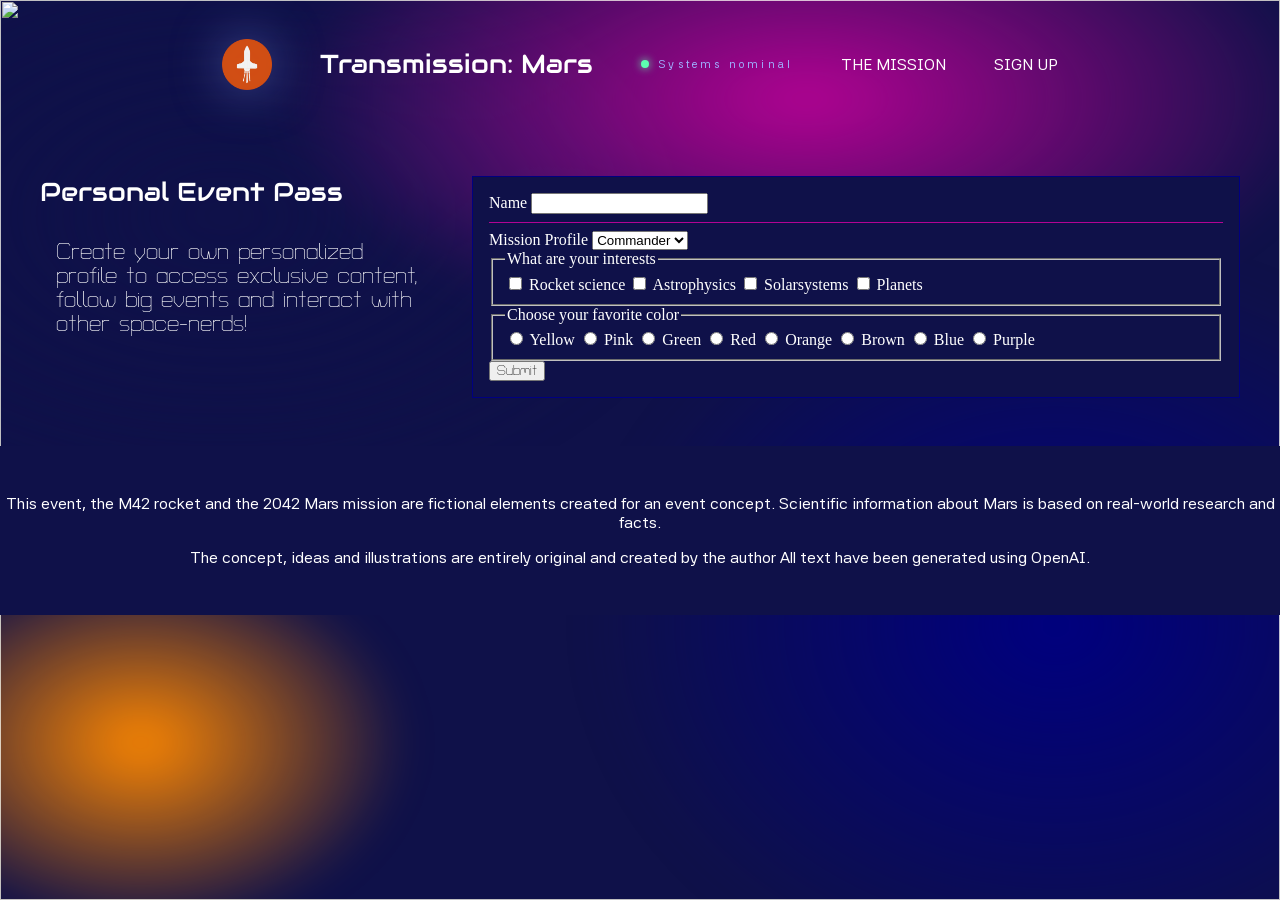
==== form.html @ 545810fc "morten-svg-done" ====
<!DOCTYPE html>
<html lang="en">

<head>
  <meta charset="UTF-8">
  <meta name="viewport" content="width=device-width, initial-scale=1.0">
  <meta name="robots" content="noindex">

  <link
    href="https://fonts.googleapis.com/css2?family=Audiowide&family=Turret+Road:wght@200;300;400;500;700;800&display=swap"
    rel="stylesheet">
  <link
    href="https://fonts.googleapis.com/css2?family=Asta+Sans:wght@300..800&family=Audiowide&family=Turret+Road:wght@200;300;400;500;700;800&display=swap"
    rel="stylesheet">

  <link href="https://fonts.googleapis.com/css2?family=Libre+Barcode+39+Text&display=swap" rel="stylesheet">


  <link rel="icon" href="./img/favicon/favicon.ico" />

  <title>Transmission: Mars</title>
  <link rel="stylesheet" href="./starter.css">
  <link rel="stylesheet" href="./style.css">
</head>

<body>

  <!-- Vi ligger baggrunden i hele body'en så den er konstant på hele indexet. Også når vi scroller ned. -->
  <div class="moving_background">
    <img class="baggrund" src="./img/Stjernehimmel_index.webp" alt="">
    <!-- Giver to lag "tåge" over img. Der er ikke noget indhold - laget styles i css -->
    <div class="haze haze-1"></div>
    <div class="haze haze-2"></div>
  </div>


  <header class="site-header">
    <div class="header-content">
      <div class="logo">
        <a href="index.html">
          <img src="./img/logo.webp" alt="Transmission: Mars - Logo">
        </a>
      </div>
      <a href="./index.html" class="site-title">
        <h1>Transmission: Mars</h1>
      </a>

      <p class="status" aria-hidden="true">Systems nominal</p>

      <nav class="site-nav">
        <button type="button" popovertarget="menu" class="button" aria-label="MENU">☰</button>
        <ul id="menu" class="menu" popover>
          <li><a href="./svg.html">THE MISSION</a></li>
          <li><a href="./form.html">SIGN UP</a></li>
        </ul>
      </nav>
    </div>
  </header>
  <main>

    <section class="form-page">
      <header class="form-intro">
        <h1>Personal Event Pass</h1>
        <h2>Create your own personalized profile to access exclusive content, follow big events
          and interact with other space-nerds!</h2>
      </header>
      <form class="form-placeholder" action="./opsamling.html">

        <div user-type>


          <label for="name">Name</label>
          <input id="name" type="text">

          <hr style="border: 0; border-top: 1px solid var(--color-accent);">

          <label for="mission-profile">Mission Profile</label>
          <select name="mission-profile" id="mission-profile">
            <option value="Commander">Commander</option>
            <option value="Pilot">Pilot</option>
            <option value="Mission Specialist">Commander</option>
            <option value="Astraunaut">Astraunaut</option>
            <option value="CAPCOM">CAPCOM</option>
          </select>

          <fieldset>
            <legend>What are your interests</legend>
            <label for="field-interest-1">
              <input type="checkbox" id="field-interest-1" name="interest" value="rocket-science">
              Rocket science
            </label>
            <label for="field-interest-2">
              <input type="checkbox" id="field-interest-2" name="interest" value="astrofysics">
              Astrophysics
            </label>
            <label for="field-interest-3">
              <input type="checkbox" id="field-interest-3" name="interest" value="solarsystems">
              Solarsystems
            </label>
            <label for="field-interest-4">
              <input type="checkbox" id="field-interest-4" name="interest" value="planets">
              Planets
            </label>
          </fieldset>


          <fieldset>
            <legend>Choose your favorite color</legend>
            <label for="yellow-mercury">
              <input id="yellow-mercury" type="radio" name="reason" value="yellow-mercury">
              <span class="visually-hidden">Yellow</span>
            </label>
            <label for="pink-venus">
              <input id="pink-venus" type="radio" name="reason" value="pink-venus">
              <span class="visually-hidden">Pink</span>
            </label>
            <label for="green-earth">
              <input id="green-earth" type="radio" name="reason" value="green-earth">
              <span class="visually-hidden">Green</span>
            </label>
            <label for="red-mars">
              <input id="red-mars" type="radio" name="reason" value="red-mars">
              <span class="visually-hidden">Red</span>
            </label>
            <label for="orange-jupiter">
              <input id="orange-jupiter" type="radio" name="reason" value="orange-jupiter">
              <span class="visually-hidden">Orange</span>
            </label>
            <label for="brown-saturn">
              <input id="brown-saturn" type="radio" name="reason" value="brown-saturn">
              <span class="visually-hidden">Brown</span>
            </label>
            <label for="blue-uranus">
              <input id="blue-uranus" type="radio" name="reason" value="blue-uranus">
              <span class="visually-hidden">Blue</span>
            </label>
            <label for="purple-neptune">
              <input id="purple-neptune" type="radio" name="reason" value="purple-neptune">
              <span class="visually-hidden">Purple</span>
            </label>
          </fieldset>

          <button type="submit">Submit</button>

        </div>

      </form>
    </section>
  </main>

  <footer class="site-footer">
    <div class="footer-content">
      <p>This event, the M42 rocket and the 2042 Mars mission are fictional elements created for an event concept.
        Scientific
        information about Mars is based on real-world research and facts.</p>
      <p>
        The concept, ideas and illustrations are entirely original and created by the author
        All text have been generated using OpenAI.
      </p>
    </div>
  </footer>
  <script src="./script.js"></script>
</body>

</html>
---- style.css ----
/******************* Variabler *******************/
html {
  --color-page: #0f1149;
  --color-surface: #c35734;
  --color-text: #ffffff;
  --color-accent: #b30393;
  --color-border: #000080;
  --color-lightblue: #9fb0ff;
  --colour-gradient: linear-gradient(
    160deg,
    #0b0d2e 0%,
    #1a1040 55%,
    #2b0f3a 100%
  );
  --color-muted: #ffffff33;
  --space-05: 0.5rem;
  --space-1: 1rem;
  --space-2: 2rem;
  --space-3: 3rem;

  background: var(--color-page);
  color: var(--color-text);

  overflow-x: hidden; /*** gør at man ikke kan scrolle vandret ***/

  a,
  button {
    cursor: pointer;
  }

  cursor: url(./img/pil/pil.png), auto;
}

/******************* Globalt layout *******************/

body {
  margin: 0;
  min-height: 100svh;
  display: grid;
  grid-template-rows: auto 1fr auto;
  grid-template-columns: minmax(1rlh, 1fr) minmax(0, 75rem) minmax(1rlh, 1fr);
}

h1,
h2,
h3,
p {
  margin: 0;
}

main {
  color: var(--color-page);
  display: grid;
  grid-template-columns: inherit;
  grid-column: 1 / -1;
  align-content: start;
}

main > * {
  grid-column: 2;
  padding-block: var(--space-3);
}

.opsamling-page {
  display: grid;
  gap: var(--space-2);
  align-items: start;

  @media (width > 800px) {
    grid-template-columns: minmax(0, 44ch) minmax(20rem, 1fr);
  }
}

.opsamling-intro {
  display: grid;
  gap: var(--space-1);
  max-width: 60ch;
}

.opsamling-intro p {
  color: var(--color-muted);
}

.error-page {
  display: grid;
  gap: var(--space-1);
  max-width: 60ch;
}

.error-page p {
  color: var(--color-muted);
}

/******************* Footer *******************/

.site-footer {
  grid-column: 1 / -1;
  display: grid;
  grid-template-columns: inherit;
  display: block;
}

.footer-content {
  grid-column: 2;
  background-color: var(--color-page);
}

.footer-content {
  padding-block: var(--space-3);
  display: grid;
  justify-content: center;
  gap: var(--space-1);
  color: var(--color-text);
  font-size: 0.8rem;
  text-align: center;
}

/******************* Navigation *******************/

.site-header {
  position: absolute;
  width: 90%;
  justify-self: center;
  margin: 2rem 0;
  grid-column: 1 / -1;
  display: grid;
  z-index: 4;
}

.header-content {
  min-height: 4rem;
  display: flex;
  justify-content: center;
  align-items: center;
  gap: var(--space-3);
  text-align: center;
}

.logo {
  width: 50px;
  height: 50px;
  cursor: pointer;
}

.logo img {
  display: block;
  width: 100%;
  height: auto;
  filter: drop-shadow(0 0 25px rgba(140, 160, 255, 0.5));
}

/* statuslinje med blinkende lampe */
.status {
  display: none;
  align-items: center;
  gap: 0.6rem;
  margin: 0;
  font-size: 0.7rem;
  letter-spacing: 0.2rem;
  color: var(--color-lightblue);
}

.status::before {
  content: "";
  width: 0.5rem;
  height: 0.5rem;
  border-radius: 50%;
  background: #5dffb0;
  box-shadow: 0 0 8px #5dffb0;
  animation: blink 2s ease-in-out infinite;
}

@keyframes blink {
  50% {
    opacity: 0.3;
  }
}

@media (prefers-reduced-motion: reduce) {
  .status::before {
    animation: none;
  }
}

@media (width > 800px) {
  .status {
    display: flex;
  }
}

.site-nav button {
  padding: 0.2rem 1rem;
  border: 2px var(--color-page);
  border-radius: 1rem;
  background: var(--colour-gradient);
  @media (width > 600px) {
    display: none;
  }
}

.menu {
  margin: 0;
  padding: var(--space-2);
  list-style: none;
  display: none;

  /*** mobil: centreret popup på 70% ***/
  &:popover-open {
    display: grid;
    gap: var(--space-1);
    position: fixed;
    inset: 0;
    margin: auto;
    width: 70%;
    height: fit-content;
    background: var(--colour-gradient);
    border: 1px solid var(--color-lightblue);
    border-radius: 20px;
    text-align: center;
    box-shadow: 0 0 120px var(--color-muted);
  }

  /*** blur på baggrunden */
  &::backdrop {
    background: rgba(3, 4, 20, 0.5);
    backdrop-filter: blur(6px);
  }

  @media (width > 600px) {
    /**** desktop: altid synlig, vandret i navigationen ****/
    position: static;
    display: flex;
    gap: var(--space-3);
    padding: 0;
    background: none;
    border: none;
    box-shadow: none;
  }
}

.site-nav a:hover {
  color: var(--color-lightblue);
}

.site-title h1:hover {
  color: var(--color-lightblue);
}

/******************* Flader *******************/
.panel,
.opsamling-placeholder {
  background: var(--color-page);
  border: 1px solid var(--color-border);
}

.panel {
  padding: var(--space-1);
  display: grid;
  gap: var(--space-1);
}

.opsamling-placeholder {
  min-height: -webkit-fill-available;
  min-height: stretch;
}

/******************* Knap/link *******************/
.button {
  justify-self: start;
  display: inline-block;
  background: var(--color-surface);
  color: var(--color-text);
}

.cta {
  .button {
    justify-self: start;
    display: inline-block;
    border: 2px solid var(--color-border);
    background: var(--color-surface);
    color: var(--color-text);
    text-decoration: none;
  }
}

.btn {
  background: transparent;
  color: var(--color-text);
  border: 2px solid var(--color-accent);
  border-radius: 2rem;
  width: 16rem;
  padding: 0.7rem 1rem;
  font-size: 1.6rem;
  text-transform: uppercase;
}

.btn:hover {
  background: var(--color-accent);
  color: var(--color-text);
}
/******************* Stjernehimlen *******************/

.moving_background {
  position: fixed; /*** gør at billedet er fastlåst når vi scroller ***/
  inset: 0; /*** får elementet til atfylde hele siden ud ***/
  z-index: -1;
  overflow: hidden; /*** sørger for at skjule det der stikker ud når billedet bevæger sig ***/
}

.baggrund {
  width: 100%;
  height: 100%;
  object-fit: cover; /*** fylder billedet helt ud - er den overflødig?? ***/
  animation: morph 17s ease-in-out infinite alternate;
}

/*** Morph-effekten ***/
@keyframes morph {
  from {
    transform: scale(1.15) translate(0, 0); /*** starter her: billede 15% større ***/
  }
  to {
    transform: scale(1.3) translate(-2%, 1.5%); /*** slutter her: gør billede 30% større - lidt til venstre og op ***/
  }
}

/*** Haze / tåge-effekten ***/

/* Fælles regler for begge tåge-lag */
.haze {
  position: absolute; /*** gør at tågen kommer oven på vores stjenebillede ***/
  inset: -15%; /*** minus 15 fortæller at den sidder 15% undefor 'parenten' - og gør altså at man ikke ser kanterne ***/
  mix-blend-mode: screen; /*** blander lyst oven på mørkt, så det ligner glød/tåge ***/
  filter: blur(20px); /*** gør skyerne bløde, så de ligner tåge ***/
}

/* Lag 1: blålige skyer.
   Størrelse - position - farver - og tones ud når den når angivet procent*/
.haze-1 {
  background:
    radial-gradient(40% 35% at 25% 30%, #0f1149, transparent 70%),
    radial-gradient(35% 40% at 75% 65%, #000080, transparent 80%);
  animation: drift-1 60s ease-in-out infinite alternate;
}

/* Lag 2: orange og pink skyer.    
Samme som haze-1: Størrelse - position - farver - og tones ud når den når angivet procent*/
.haze-2 {
  background:
    radial-gradient(45% 30% at 60% 20%, #b30393, transparent 70%),
    radial-gradient(20% 20% at 20% 75%, #ff8800, transparent 80%);
  animation: drift-2 40s ease-in-out infinite alternate;
}

/* Lagenes bevælgese - de driver modsat af hianden */
@keyframes drift-1 {
  from {
    transform: translate(-6%, -4%) scale(1);
    opacity: 0.3;
  }
  to {
    transform: translate(6%, 5%) scale(1.2);
    opacity: 0.4;
  }
}

/* Lag 2 driver modsat vej */
@keyframes drift-2 {
  from {
    transform: translate(5%, 4%) scale(1.2);
    opacity: 1;
  }
  to {
    transform: translate(-5%, -6%) scale(1);
    opacity: 0.5;
  }
}

/******************* Tekst og Fonte *******************/

h1 {
  font-family: "Audiowide", sans-serif;
  font-weight: 200;
  font-size: 1.6rem;
  color: var(--color-text);
}

button {
  font-family: "Turret Road", sans-serif;
  font-weight: 200;
  font-style: normal;
}

h2 {
  font-family: "Turret Road", sans-serif;
  font-weight: 200;
  font-size: 3rem;
  font-style: normal;
  color: var(--color-text);
  margin: var(--space-1);
}

h3 {
  font-family: "Asta Sans", sans-serif;
  font-weight: 600;
  font-size: 1.2rem;
  color: var(--color-text);
  margin: var(--space-1);
}

p {
  font-family: "Asta Sans", sans-serif;
  font-weight: 400;
  font-size: 1rem;
  color: var(--color-text);
}

a {
  font-family: "Asta Sans", sans-serif;
  font-weight: 400;
  color: var(--color-text);
  font-style: normal;
  font-size: 1rem;
  text-decoration: none;
}

/******************* Hero *******************/

.hero {
  position: relative;
  min-height: 100vh; /* vh = viewport height. 100vh betyder 100% af skærmens højde */
  width: 100%;
  display: grid;
  place-items: center;
  overflow: hidden;
  text-align: center;
  color: var(--color-text);
}

.hero h2 {
  font-size: 3.2rem;
}

.hero-mars {
  position: absolute;
  width: 1px;
  scale: 0.2;
  transition: scale 6s ease-in;
  animation: rotate 20s linear infinite;
}

@keyframes rotate {
  from {
    rotate: 0deg;
  }
  to {
    rotate: 360deg;
  }
}

.hero-text {
  position: relative;
  display: grid;
  justify-items: center;
  gap: var(--space-3);
  transition: opacity 1.5s;
  width: 60%;
}

.hero.started .hero-mars {
  scale: 400;
}

.hero.started .hero-text {
  opacity: 0;
  pointer-events: none;
}

/******************* Countdown *******************/

.countdown {
  grid-column: 1 / -1; /* baggrunden går helt ud i kanten - full bleed opgavekrav*/
  display: grid;
  padding: 10rem;
  grid-template-columns: subgrid; /* arver forælderens kolonner */
  background-color: color-mix(
    var(--color-page) 50%,
    transparent
  ); /*** color-mix gør at vi kan give det transperente lag på samme tid som farven.. så behøver vi ikke at kode baggrund og tekst i hver deres div***/
}

.countdown-content {
  grid-column: 1 /-1; /* gør at indholdet bliver i midterkolonnen */
  display: grid;
  grid-template-columns: repeat(4, 1fr);
  text-align: center;
  justify-content: center;
}

.countdown h2 {
  font-weight: 200;
  font-size: 4.2rem;
  @media (width > 800px) {
    font-size: 8rem;
  }
}

.countdown h3 {
  margin-top: 0.5rem;
  color: var(--color-text);
  font-weight: 300;
  letter-spacing: 0.15em;
  text-transform: uppercase;
  @media (width > 800px) {
    font-size: 3rem;
  }
}

/******************* Article Section - Runde Bokse *******************/

.article-section {
  display: grid;
  grid-template-columns: repeat(5, 1fr);
  grid-template-rows: repeat(3, 1fr);
  gap: 50px;
  margin: 5rem 0;
}

@media (max-width: 800px) {
  .article-section {
    grid-template-columns: 1fr;
    grid-template-rows: none;
  }

  .article-section .card1,
  .article-section .card2,
  .article-section .card3 {
    grid-column: 1;
    grid-row: auto;
    justify-self: center;
  }
}

.card {
  background-color: var(--color-surface);
  aspect-ratio: 1 / 1;
  border-radius: 50%;
  display: flex;
  flex-direction: column; /*** giver rækkefølgen overskrift, undertitel og knap */
  align-items: center; /*** sætter flot i midten **/
  justify-content: center; /*** sætter flot i midten **/
  text-align: center; /*** sætter flot i midten **/
  padding: 3rem;
}

.card h2 {
  font-size: 2rem;
}

.article-section .btn {
  border: 2px solid var(--color-accent);
  border-radius: 999px;
  padding: 0.5em 1.5em;
  box-shadow: 0 0 120px var(--color-muted);
}

.article-section .btn:hover {
  color: var(--color-text);
  background-color: var(--color-accent);
  box-shadow: 0 0 120px var(--color-muted);
}

.card1 {
  grid-column: 2;
  grid-row: 1;
  margin: 2rem;
}

.card2 {
  grid-column: 4;
  grid-row: 2;
  margin: 2rem;
}

.card3 {
  grid-column: 2;
  grid-row: 3;
  margin: 2rem;
}

.card {
  animation: drift 14s ease-in-out infinite both;
  box-shadow: 0 0 45px var(--color-page) (255, 255, 255, 0.08);
}

/* .card:hover {
  /* animation-play-state: paused; */
/* }

@keyframes drift {
  0%,
  100% {
    transform: translate(0, 0) rotate(0deg);
  }
  33% {
    transform: translate(4px, -10px) rotate(1.4deg);
  }
  66% {
    transform: translate(-5px, -7px) rotate(-0.9deg);
  }
} */

/******************* Animations / card1, card2, card3 *******************/

@keyframes scale {
  from {
    scale: 100%;
  }
  50% {
    scale: 120%;
  }
  100% {
    scale: 80%;
  }
}

.card1 {
  inset-block-start: 1vh;
  animation: scale 4s ease;
  transform-origin: 0 70%;
  animation-timeline: view();

  animation-fill-mode: both;
}

.card2 {
  inset-block-start: 1vh;
  animation: scale 4s ease;
  transform-origin: 0 70%;
  animation-timeline: view();

  animation-fill-mode: both;
}

.card3 {
  inset-block-start: 1vh;
  animation: scale 4s ease;
  transform-origin: 0 70%;
  animation-timeline: view();

  animation-fill-mode: both;
}

/******************* Modal / popover *******************/

.modal-popover {
  width: 90vw;
  max-height: 90vh;
  overflow-y: auto; /** gør modalvinduet scrollbar **/
  margin: auto; /*** centrerer vores popover ***/
  border: 1px solid var(--color-lightblue);
  border-radius: 20px;
  color: var(--color-text);
  text-align: left; /**** så teksten står pænt fra venstre mod højre i dens grid ****/
  background: var(--colour-gradient);
  box-shadow: 0 0 120px var(--color-muted);
}

.modal-popover:popover-open {
  display: grid;
  grid-template-columns: 1fr 1.2fr;
  align-items: center;
  gap: 2rem;
  padding: 2rem;
}

/*** det her giver backdrop effekt til modalen så sitet bagved gøres "mørkere" ***/
.modal-popover::backdrop {
  background: rgba(3, 4, 20, 0.75);
  backdrop-filter: blur(6px);
}

.modal-popover img {
  width: 100%;
  height: auto;
  max-height: 60vh;
  object-fit: contain;
  filter: drop-shadow(0 0 25px rgba(140, 160, 255, 0.5));
}

.modal-content h2 {
  font-size: 2rem;
}

.modal-content h3 {
  font-size: 0.85rem;
  font-weight: 400;
  letter-spacing: 0.1rem;
  text-transform: uppercase;
  color: var(--color-lightblue);
  margin-bottom: 1.2rem;
}

.modal-content p {
  font-size: 0.95rem;
  line-height: 1.5;
  color: var(--color-text);
  margin-bottom: 1.5rem;
}

/**** blød animation ind ****/
.modal-popover {
  transition:
    opacity 0.5s ease,
    transform 0.5s ease;
}

.modal-popover::backdrop {
  transition: opacity 0.4s ease;
}

@starting-style {
  .modal-popover:popover-open {
    opacity: 0;
    transform: translateY(20px) scale(0.9);
  }

  .modal-popover:popover-open::backdrop {
    opacity: 0;
  }
}

/*** mobil styling: billedet ligger over tekst ***/
@media (max-width: 800px) {
  .modal-popover:popover-open {
    grid-template-columns: 1fr;
    padding: 1.5rem;
  }

  .modal-popover img {
    max-height: 30vh;
  }
}

/******************* SVG - bevæger sig på linje - lært af Mikkel i undervisning *******************/

/* .rocket {
  transition: translate 4s ease-in-out;
  translate: var(--x, 0px) var(--y, 0px);
}

.svg-space[data-position="launch"] .rocket {
  --x: 0px;
  --y: 0px;
}
.svg-space[data-position="crew-qa"] .rocket {
  --x: -137px;
  --y: -245px;
}
.svg-space[data-position="mars-landing"] .rocket {
  --x: 738px;
  --y: -598px;
}
.svg-space[data-position="exit-mars"] .rocket {
  --x: 931px;
  --y: -572px;
}
.svg-space[data-position="mars-moons"] .rocket {
  --x: 798px;
  --y: -163px;
}
.svg-space[data-position="earth-landing"] .rocket {
  --x: 108px;
  --y: 95px;
} */

/******************* SVG - bevæger sig på kurven - fået AI til at udregne alle punkter på kurven *******************/

/****  Hvis den skal virke skal alt CSS oven over været udkommenteret! AI-bottens udregning bruger ikke CSS ***/

/******************* SVG-site *******************/

.svg-page {
  display: grid;
  gap: var(--space-2);
}

.svg-page h2 {
  text-align: center;
  margin-top: 5rem;
}

.svg-intro {
  display: grid;
  gap: var(--space-1);
  max-width: 70ch;
}

.svg-intro p {
  color: var(--color-text);
}

.svg-layout {
  display: grid;
  gap: var(--space-2);
  align-items: start;
  filter: drop-shadow(0 0 25px rgba(140, 160, 255, 0.5));

  @media (width > 800px) {
    grid-template-columns: 1fr min(40%, 36ch);
  }
}

.svg-placeholder {
  border: 2px solid var(--color-page);
}

.accordion {
  display: grid;
  gap: var(--space-05);
}

.accordion-item {
  background: var(--colour-gradient);
  opacity: 70%;
  border: 1px solid rgba(159, 176, 255, 0.25);
  border-radius: 0.6rem;
  box-shadow:
    0 0 40px rgba(120, 140, 255, 0.25),
    0 0 120px rgba(120, 140, 255, 0.15);
  color: var(--color-text);
  font-size: 1rem;
}

.accordion-item:hover {
  transform: translateX(6px);
  background-color: var(--color-accent);
  opacity: 90%;
  cursor: pointer;
}

summary {
  font-family: "Turret Road", sans-serif;
  font-weight: 600;
  font-size: 1.2rem;
  font-style: normal;
  text-transform: uppercase;
  margin: var(--space-1);
  color: var(--color-lightblue);
}

/******************* FORM *******************/

.form-page {
  display: grid;
  margin-top: 8rem;
  color: var(--color-page);
  gap: var(--space-2);
  @media (width > 600px) {
    grid-template-columns: min(40%, 50ch) 1fr;
  }
}

.form-intro {
  display: grid;
  gap: var(--space-1);
  align-content: start;
  max-width: 60ch;
}

.form-placeholder {
  background: var(--color-page);
  border: 1px solid var(--color-border);
}

.form-placeholder {
  min-height: -webkit-fill-available;
  min-height: stretch;
  padding: var(--space-1);
  color: var(--color-text);
}

.form-page h1 {
  font-family: "Audiowide", sans-serif;
  font-weight: 200;
  font-size: 1.6rem;
  color: var(--color-text);
}

.form-page h2 {
  font-family: "Turret Road", sans-serif;
  font-weight: 200;
  font-size: 1.4rem;
  font-style: normal;
  color: var(--color-text);
}

.form-page p {
  font-family: "Turret Road", sans-serif;
  font-weight: 200;
  font-size: 1.4rem;
  font-style: normal;
  color: var(--color-text);
}

.legend {
  border-color: var(--color-accent);
}

/** radio buttons **/

#yellow-mercury {
  accent-color: #ffd600; /* Gul */
}

/************* Opsamling ***************/

.pass-page {
  width: 75vw;
  min-height: 50vh;
  border: 1px solid var(--color-lightblue);
  border-radius: 20px;
  background: var(--colour-gradient);
  box-shadow: 0 0 120px var(--color-muted);
  display: grid;
  grid-template-columns: 1fr 1.4fr;
  gap: 2rem;
  margin-top: 10rem;
}
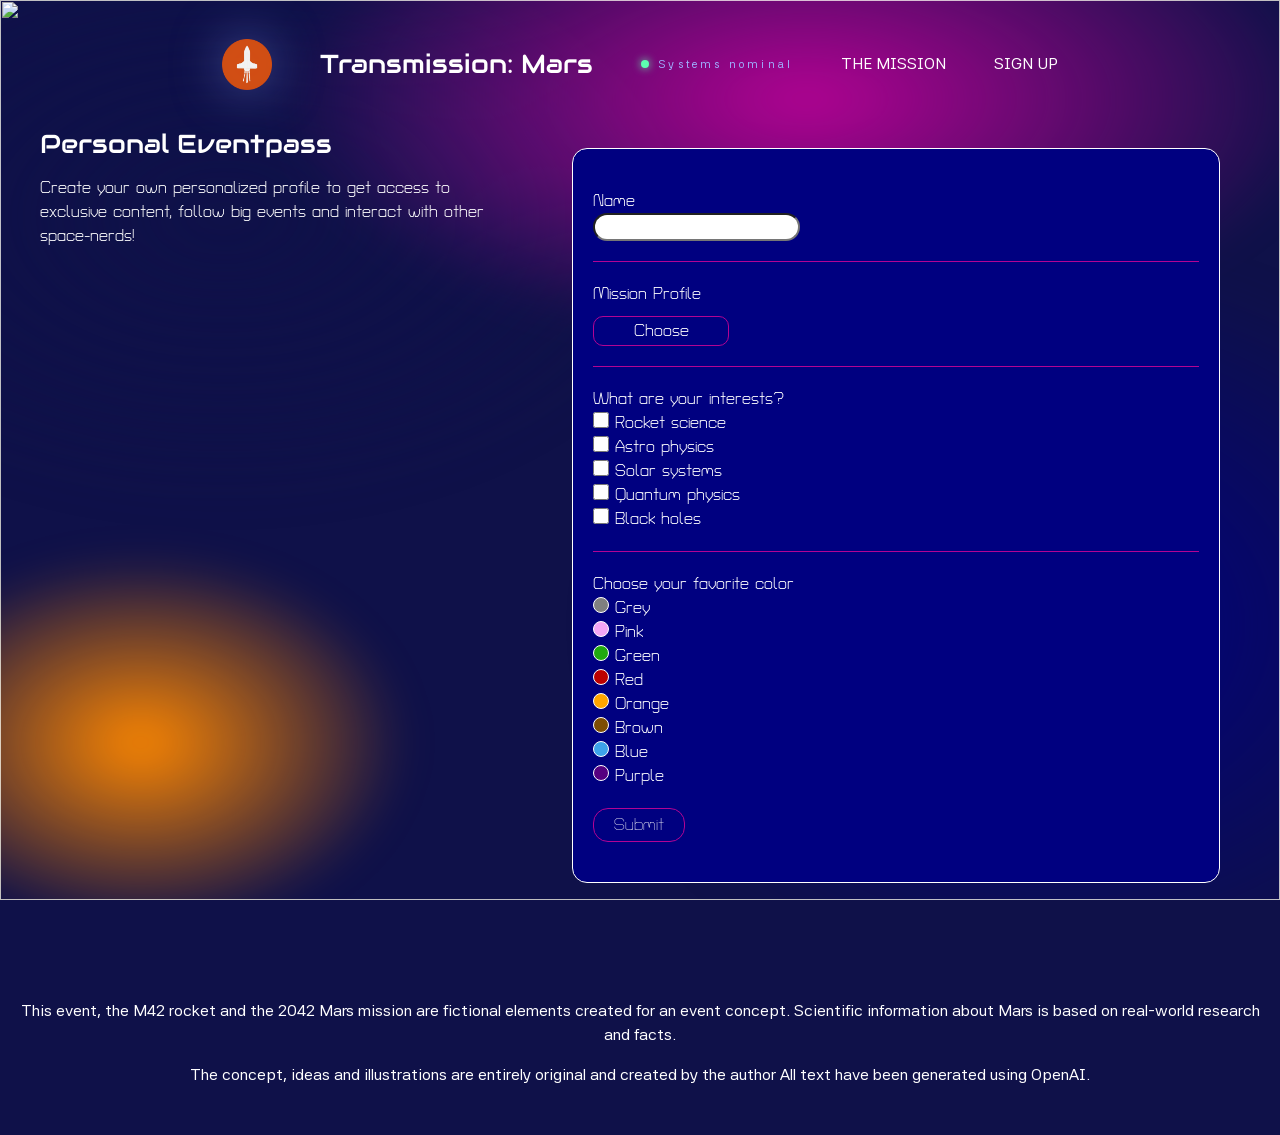
==== commit 96dd5dd4: "form-svg-done" ====
--- a/form.html
+++ b/form.html
@@ -56,96 +56,112 @@
       </nav>
     </div>
   </header>
+
   <main>
-
     <section class="form-page">
       <header class="form-intro">
-        <h1>Personal Event Pass</h1>
-        <h2>Create your own personalized profile to access exclusive content, follow big events
-          and interact with other space-nerds!</h2>
+        <h1>Personal Eventpass</h1>
+        <p>Create your own personalized profile to get access to exclusive content, follow big events
+          and interact with other space-nerds!</p>
       </header>
-      <form class="form-placeholder" action="./opsamling.html">
 
-        <div user-type>
+      <section>
+        <!-- Indsæt navn -->
+        <form class="form-placeholder" action="./opsamling.html">
+          <div class="form-group">
+            <label for="name">Name</label>
+            <input type="text" id="name" name="name">
+          </div>
+          <hr>
+          <!-- Indsæt Mission profile dropdown
+menu: SELECT -->
+
+          <label for=" mission-profile">Mission Profile</label>
+          <select id="mission-profile" name="profile">
+            <option value="">Choose</option>
+            <option value="commander">Commander</option>
+            <option value="mission-specialist">Mission Specialist</option>
+            <option value="pilot">Pilot</option>
+            <option value="astronaut">Astronaut</option>
+            <option value="capcom">CAPCOM</option>
+          </select>
+
+          <hr> <!-- CHECKBOX -->
+          <div class=" form-group">
+            <label for="interests">
+              <legend>What are your interests?</legend>
+              <div>
+                <input type="checkbox" id="interests" name="guidelines" value="accepted">
+                Rocket science
+              </div>
+              <div>
+                <input type="checkbox" id="interests" name="guidelines" value="accepted">
+                Astro physics
+              </div>
+              <div>
+                <input type="checkbox" id="interests" name="guidelines" value="accepted">
+                Solar systems
+              </div>
+              <div>
+                <input type="checkbox" id="interests" name="guidelines" value="accepted">
+                Quantum physics
+              </div>
+              <div>
+                <input type="checkbox" id="interests" name="guidelines" value="accepted">
+                Black holes
+              </div>
+            </label>
+          </div>
+          <hr>
+          <!-- Radio FARVER -->
+          <div class=" form-group">
+            <fieldset class="radiocolors">
+              <legend>Choose your favorite color</legend>
+              <label for="grey">
+                <input type="radio" id="grey" name="reason" value="grey">
+                Grey
+              </label>
+              <label for="pink">
+                <input type="radio" id="pink" name="reason" value="pink">
+                Pink
+              </label>
+              <label for="green">
+                <input type="radio" id="green" name="reason" value="green">
+                Green
+              </label>
+              <label for="red">
+                <input type="radio" id="red" name="reason" value="red">
+                Red
+              </label>
+              <label for="orange">
+                <input type="radio" id="orange" name="reason" value="orange">
+                Orange
+              </label>
+              <label for="brown">
+                <input type="radio" id="brown" name="reason" value="brown">
+                Brown
+              </label>
+              <label for="blue">
+                <input type="radio" id="blue" name="reason" value="blue">
+                Blue
+              </label>
+              <label for="purple">
+                <input type="radio" id="purple" name="reason" value="purple">
+                Purple
+              </label>
+            </fieldset>
+          </div>
+
+          <div class="form-group">
+            <button class="submit" type="submit">Submit </button>
+          </div>
+
+        </form>
+      </section>
+
+    </section>
 
 
-          <label for="name">Name</label>
-          <input id="name" type="text">
-
-          <hr style="border: 0; border-top: 1px solid var(--color-accent);">
-
-          <label for="mission-profile">Mission Profile</label>
-          <select name="mission-profile" id="mission-profile">
-            <option value="Commander">Commander</option>
-            <option value="Pilot">Pilot</option>
-            <option value="Mission Specialist">Commander</option>
-            <option value="Astraunaut">Astraunaut</option>
-            <option value="CAPCOM">CAPCOM</option>
-          </select>
-
-          <fieldset>
-            <legend>What are your interests</legend>
-            <label for="field-interest-1">
-              <input type="checkbox" id="field-interest-1" name="interest" value="rocket-science">
-              Rocket science
-            </label>
-            <label for="field-interest-2">
-              <input type="checkbox" id="field-interest-2" name="interest" value="astrofysics">
-              Astrophysics
-            </label>
-            <label for="field-interest-3">
-              <input type="checkbox" id="field-interest-3" name="interest" value="solarsystems">
-              Solarsystems
-            </label>
-            <label for="field-interest-4">
-              <input type="checkbox" id="field-interest-4" name="interest" value="planets">
-              Planets
-            </label>
-          </fieldset>
-
-
-          <fieldset>
-            <legend>Choose your favorite color</legend>
-            <label for="yellow-mercury">
-              <input id="yellow-mercury" type="radio" name="reason" value="yellow-mercury">
-              <span class="visually-hidden">Yellow</span>
-            </label>
-            <label for="pink-venus">
-              <input id="pink-venus" type="radio" name="reason" value="pink-venus">
-              <span class="visually-hidden">Pink</span>
-            </label>
-            <label for="green-earth">
-              <input id="green-earth" type="radio" name="reason" value="green-earth">
-              <span class="visually-hidden">Green</span>
-            </label>
-            <label for="red-mars">
-              <input id="red-mars" type="radio" name="reason" value="red-mars">
-              <span class="visually-hidden">Red</span>
-            </label>
-            <label for="orange-jupiter">
-              <input id="orange-jupiter" type="radio" name="reason" value="orange-jupiter">
-              <span class="visually-hidden">Orange</span>
-            </label>
-            <label for="brown-saturn">
-              <input id="brown-saturn" type="radio" name="reason" value="brown-saturn">
-              <span class="visually-hidden">Brown</span>
-            </label>
-            <label for="blue-uranus">
-              <input id="blue-uranus" type="radio" name="reason" value="blue-uranus">
-              <span class="visually-hidden">Blue</span>
-            </label>
-            <label for="purple-neptune">
-              <input id="purple-neptune" type="radio" name="reason" value="purple-neptune">
-              <span class="visually-hidden">Purple</span>
-            </label>
-          </fieldset>
-
-          <button type="submit">Submit</button>
-
-        </div>
-
-      </form>
-    </section>
   </main>
 
   <footer class="site-footer">
--- a/starter.css
+++ b/starter.css
@@ -0,0 +1,87 @@
+*,
+::before,
+::after {
+  box-sizing: border-box;
+  margin: 0;
+  padding: 0;
+}
+html {
+  interpolate-size: allow-keywords;
+  font-family: system-ui, sans-serif;
+  line-height: 1.5;
+  -webkit-font-smoothing: antialiased;
+}
+h1,
+h2 {
+  line-height: 1.25;
+}
+p,
+li {
+  text-wrap: pretty;
+}
+img,
+svg {
+  display: block;
+  width: 100%;
+  height: auto;
+}
+label {
+  display: block;
+}
+/* FORMSIDE KNAP */
+input,
+button,
+textarea,
+select {
+  font: inherit;
+  color: var(--color-text);
+  background-color: transparent;
+  font-size: max(1em, 16px);
+  padding: 0;
+  margin: 0;
+  font-family: "Turret Road", sans-serif;
+}
+button {
+  transition-duration: 0.4s;
+  border-radius: 15px;
+}
+button:hover {
+  background-color: var(--color-surface);
+}
+input#name {
+  border-radius: 15px;
+  background-color: var(--color-text);
+}
+input:where([type="checkbox"], [type="radio"]) {
+  width: 1em;
+  height: 1em;
+}
+textarea {
+  resize: none;
+  min-height: 4lh;
+}
+legend {
+  padding: 0;
+}
+select,
+::picker(select) {
+  appearance: base-select;
+}
+[popover] {
+  margin: revert;
+}
+dialog {
+  overscroll-behavior: none;
+  &::backdrop {
+    overflow: hidden;
+    overscroll-behavior: contain;
+  }
+}
+.visually-hidden {
+  position: absolute;
+  width: 1px;
+  height: 1px;
+  overflow: hidden;
+  white-space: nowrap;
+  clip-path: inset(100%);
+}
--- a/style.css
+++ b/style.css
@@ -849,9 +849,9 @@
   color: var(--color-lightblue);
 }
 
-/******************* FORM *******************/
-
-.form-page {
+/******************* FORM - Morten *******************/
+
+/* .form-page {
   display: grid;
   margin-top: 8rem;
   color: var(--color-page);
@@ -911,6 +911,123 @@
 
 #yellow-mercury {
   accent-color: #ffd600; /* Gul */
+}
+
+/******************* FORM - Aya *******************/
+
+.form-page {
+  h1 {
+    color: var(--color-text);
+  }
+  p {
+    font-family: "Turret Road", sans-serif;
+  }
+  display: grid;
+  gap: var(--space-2);
+  margin-top: 5rem;
+  @media (width > 600px) {
+    grid-template-columns: min(40%, 50ch) 1fr;
+  }
+}
+.form-placeholder {
+  background: var(--color-border);
+  border: 1px solid var(--color-border);
+  border-radius: 15px;
+  border-color: var(--color-text);
+  min-height: -webkit-fill-available;
+  min-height: stretch;
+  padding: 20px;
+  margin: 20px;
+  font-family: "Turret Road", sans-serif;
+  color: var(--color-text);
+  gap: 12px;
+  @media (width < 600px) {
+  }
+  label,
+  legend {
+    color: var(--color-text);
+    font-family: "Turret Road", sans-serif;
+  }
+}
+/* farver */
+input[type="radio"]:checked {
+  outline: 2px solid var(--color-text);
+  outline-offset: 2px;
+}
+input[type="radio"] {
+  appearance: none;
+  background: transparent;
+  border: 1px solid var(--color-text);
+  border-radius: 99px;
+}
+#grey {
+  background: grey;
+}
+#pink {
+  background: #f3a6f5;
+}
+#green {
+  background: #20a80e;
+}
+#red {
+  background: rgb(187, 0, 0);
+}
+#orange {
+  background: orange;
+}
+#brown {
+  background: #7d4d04;
+}
+#blue {
+  background: #3da2ea;
+}
+#purple {
+  background-color: rgb(85, 0, 128);
+}
+label:checked {
+  outline: 2px solid var(--color-text);
+}
+.form-intro {
+  display: grid;
+  gap: var(--space-1);
+  align-content: start;
+  max-width: 60ch;
+}
+.form-intro p {
+  color: var(--color-text);
+}
+.form-group {
+  margin-top: 20px;
+  margin-bottom: 20px;
+  gap: 20px;
+}
+hr {
+  margin-block: 20px;
+  border: 0;
+  border-top: 1.5px solid var(--color-accent);
+}
+.submit {
+  padding: 4px;
+  border: solid 1px;
+  border-color: var(--color-accent);
+  padding-left: 20px;
+  padding-right: 20px;
+}
+
+fieldset {
+  border: none;
+}
+#mission-profile {
+  appearance: none;
+  border-radius: 10px;
+  padding: 2px;
+  border: solid 1px;
+  border-color: var(--color-accent);
+  text-align: center;
+  margin-top: 10px;
+}
+#mission-profile option {
+  background-color: #000080;
 }
 
 /************* Opsamling ***************/
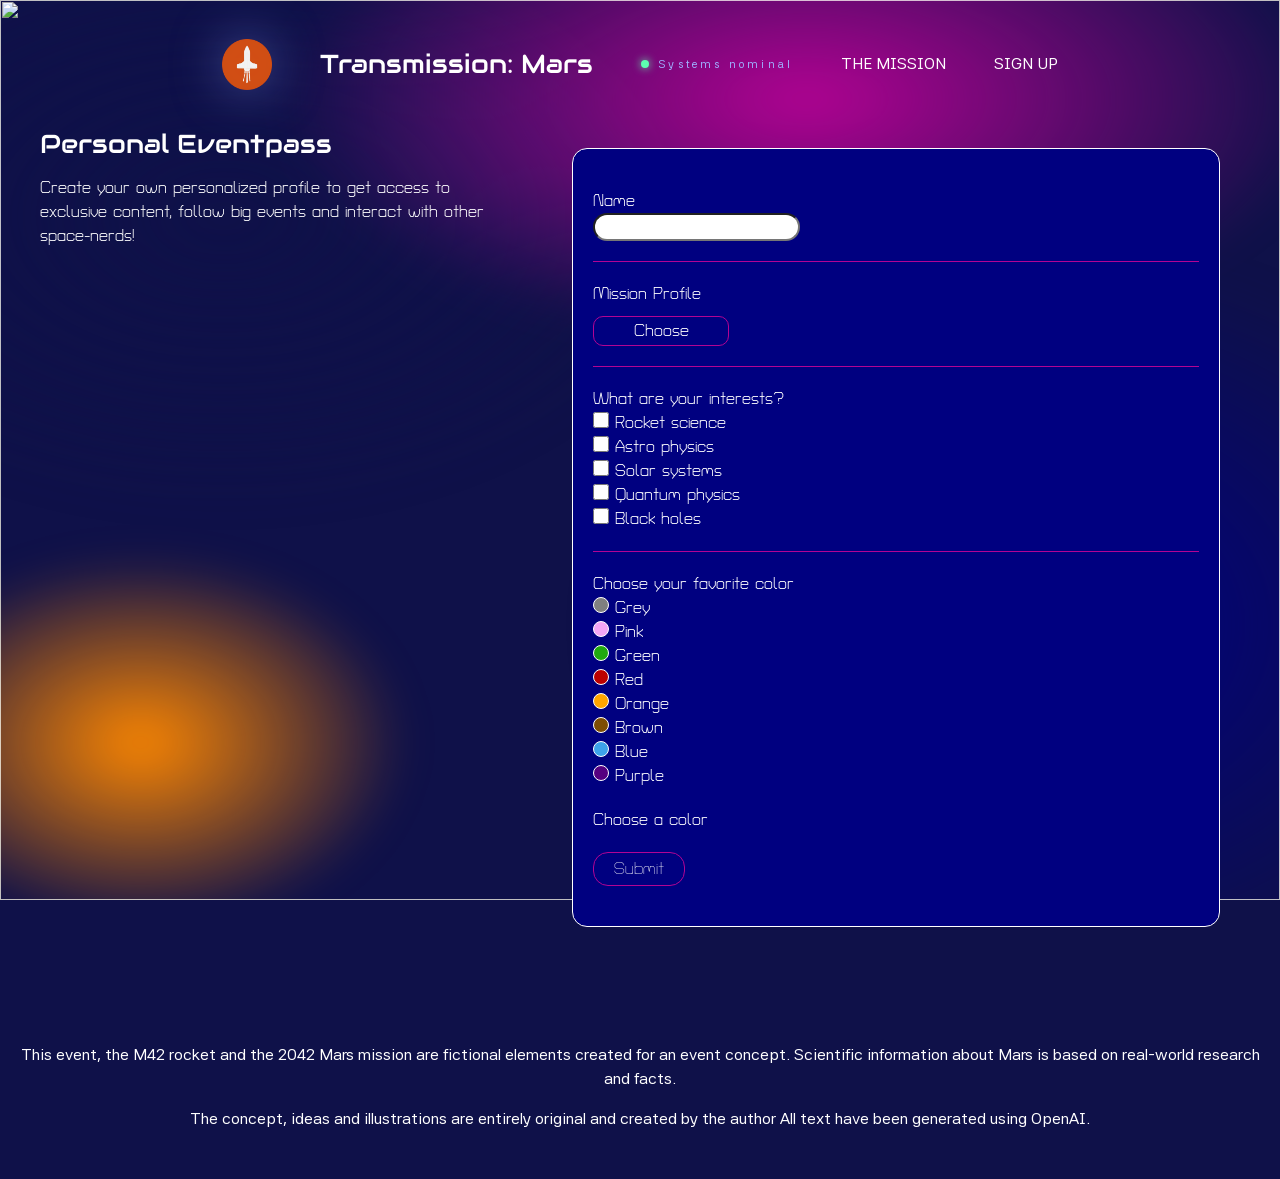
==== commit 4bc2f982: "morten-opsamlings-forslag" ====
--- a/form.html
+++ b/form.html
@@ -73,10 +73,9 @@
             <input type="text" id="name" name="name">
           </div>
           <hr>
-          <!-- Indsæt Mission profile dropdown
-menu: SELECT -->
+          <!-- Indsæt Mission profile dropdown-menu: SELECT -->
 
-          <label for=" mission-profile">Mission Profile</label>
+          <label for="mission-profile">Mission Profile</label>
           <select id="mission-profile" name="profile">
             <option value="">Choose</option>
             <option value="commander">Commander</option>
@@ -86,70 +85,78 @@
             <option value="capcom">CAPCOM</option>
           </select>
 
-          <hr> <!-- CHECKBOX -->
-          <div class=" form-group">
-            <label for="interests">
+          <hr> <!-- CHECKBOX, lavet som øvelse 13-->
+          <div class="form-group">
+            <fieldset>
               <legend>What are your interests?</legend>
-              <div>
-                <input type="checkbox" id="interests" name="guidelines" value="accepted">
+              <label for="rocket-science">
+                <input id="rocket-science" name="interest" type="checkbox" value="Rocket science">
                 Rocket science
-              </div>
-              <div>
-                <input type="checkbox" id="interests" name="guidelines" value="accepted">
+              </label>
+              <label for="astro-physics">
+                <input id="astro-physics" name="interest" type="checkbox" value="Astro physics">
                 Astro physics
-              </div>
-              <div>
-                <input type="checkbox" id="interests" name="guidelines" value="accepted">
+              </label>
+              <label for="solar-systems">
+                <input id="solar-systems" name="interest" type="checkbox" value="Solar systems">
                 Solar systems
-              </div>
-              <div>
-                <input type="checkbox" id="interests" name="guidelines" value="accepted">
+              </label>
+              <label for="quantum-physics">
+                <input id="quantum-physics" name="interest" type="checkbox" value="Quantum physics">
                 Quantum physics
-              </div>
-              <div>
-                <input type="checkbox" id="interests" name="guidelines" value="accepted">
+              </label>
+              <label for="black-holes">
+                <input id="black-holes" name="interest" type="checkbox" value="Black holes">
                 Black holes
-              </div>
-            </label>
+              </label>
+            </fieldset>
           </div>
           <hr>
+
           <!-- Radio FARVER -->
           <div class=" form-group">
             <fieldset class="radiocolors">
               <legend>Choose your favorite color</legend>
               <label for="grey">
-                <input type="radio" id="grey" name="reason" value="grey">
+                <input type="radio" id="grey" name="color" value="grey" required>
                 Grey
               </label>
               <label for="pink">
-                <input type="radio" id="pink" name="reason" value="pink">
+                <input type="radio" id="pink" name="color" value="pink" required>
                 Pink
               </label>
               <label for="green">
-                <input type="radio" id="green" name="reason" value="green">
+                <input type="radio" id="green" name="color" value="green" required>
                 Green
               </label>
               <label for="red">
-                <input type="radio" id="red" name="reason" value="red">
+                <input type="radio" id="red" name="color" value="red" required>
                 Red
               </label>
               <label for="orange">
-                <input type="radio" id="orange" name="reason" value="orange">
+                <input type="radio" id="orange" name="color" value="orange" required>
                 Orange
               </label>
               <label for="brown">
-                <input type="radio" id="brown" name="reason" value="brown">
+                <input type="radio" id="brown" name="color" value="brown" required>
                 Brown
               </label>
               <label for="blue">
-                <input type="radio" id="blue" name="reason" value="blue">
+                <input type="radio" id="blue" name="color" value="blue" required>
                 Blue
               </label>
               <label for="purple">
-                <input type="radio" id="purple" name="reason" value="purple">
+                <input type="radio" id="purple" name="color" value="purple" required>
                 Purple
               </label>
             </fieldset>
+          </div>
+
+          <div class="form-group">
+            <fieldset class="radiocolors">
+              <!-- legend og radioknapper -->
+            </fieldset>
+            <p class="error-message" id="color-error">Choose a color</p>
           </div>
 
           <div class="form-group">
--- a/style.css
+++ b/style.css
@@ -1,3 +1,8 @@
+/******************* Global transition *******************/
+@view-transition {
+  navigation: auto;
+}
+
 /******************* Variabler *******************/
 html {
   --color-page: #0f1149;
@@ -909,10 +914,6 @@
 
 /** radio buttons **/
 
-#yellow-mercury {
-  accent-color: #ffd600; /* Gul */
-}
-
 /******************* FORM - Aya *******************/
 
 .form-page {
@@ -1030,17 +1031,159 @@
   background-color: #000080;
 }
 
-/************* Opsamling ***************/
-
-.pass-page {
-  width: 75vw;
-  min-height: 50vh;
-  border: 1px solid var(--color-lightblue);
-  border-radius: 20px;
-  background: var(--colour-gradient);
-  box-shadow: 0 0 120px var(--color-muted);
-  display: grid;
-  grid-template-columns: 1fr 1.4fr;
-  gap: 2rem;
-  margin-top: 10rem;
-}
+/******************* Opsamling ********************/
+
+.pass-page h2 {
+  text-align: center;
+  margin-top: 6rem;
+  perspective: 1200px;
+}
+
+/** vores grunddesign for pass-stage */
+.pass-stage {
+  position: relative;
+  background: linear-gradient(180deg, var(--pass-light), var(--pass-dark));
+  border-radius: 30px;
+  margin: 2rem auto 0; /** 2rem i toppen, auto centrere indholdet, 0 margin i bund **/
+  min-height: 60vh;
+  width: min(90%, 500px);
+  aspect-ratio: 3 / 4;
+  padding: 1.5rem;
+  display: grid;
+  box-shadow: 50px 40px 80px rgba(89, 89, 89, 0.698);
+  transform: rotateY(-15deg) rotateX(5deg) rotate(-2deg);
+  transition: transform 0.5s ease;
+}
+
+/**** pass stage sætter sig i "lige position" når man køre cursor ind over" ******/
+.pass-stage:hover {
+  transform: rotateY(0deg) rotateX(0deg) rotate(0deg);
+}
+
+/*  Titlen og planet ligger oven på kortet */
+.group-output {
+  position: absolute;
+  top: 4%;
+  left: 6%;
+  max-width: 60%;
+  font-size: 1.6rem;
+  text-transform: uppercase;
+  z-index: 2;
+}
+
+.planet-output {
+  position: absolute;
+  top: 8%;
+  right: -8%;
+  width: 45%;
+  height: auto;
+  z-index: 2;
+}
+
+.planet-output {
+  animation: orbit 10s linear infinite;
+  filter: drop-shadow(0 0 25px var(--pass-light));
+}
+
+@keyframes orbit {
+  from {
+    transform: rotate(0deg) translateX(4px) rotate(0deg);
+  }
+  to {
+    transform: rotate(360deg) translateX(4px) rotate(-360deg);
+  }
+}
+
+/*  pink-stiplede ramme ***/
+.pass-stage-content {
+  border: 3px dashed var(--color-accent);
+  border-radius: 30px;
+  margin-top: 18%; /* gør plads til titel og planet over rammen. TAK CHAT */
+  padding: 2rem 1.5rem;
+  display: grid;
+  grid-template-rows: auto 1fr; /* øverst er missionprofile og navn.. nederst er special interrests */
+}
+
+.pass-stage h2 {
+  margin: 0;
+}
+
+/*  Profil og navn: centreret øverst  */
+.mission-profile-output {
+  font-size: 1.2rem;
+  text-align: center;
+  text-transform: uppercase;
+  margin: 0;
+}
+
+.name-output {
+  font-size: 1.6rem;
+  font-weight: 300;
+  text-align: center;
+  margin: 0;
+}
+
+/**** Intereser nederst til venstre ***/
+.interests-block {
+  align-self: end; /* skubber blokken ned i bunden af rammen */
+  justify-self: start;
+}
+
+.interests-block h1 {
+  font-size: 1.1rem;
+  margin: 0 0 0.5rem;
+}
+
+.interests-block h2 {
+  font-size: 1rem;
+  font-weight: 300;
+  margin: 0;
+  text-align: start;
+}
+
+.pass-stage[data-color="grey"] {
+  --pass-light: #e5e5e5;
+  --pass-dark: #272727;
+}
+.pass-stage[data-color="pink"] {
+  --pass-light: #ff9ee9;
+  --pass-dark: #ba28bf;
+}
+.pass-stage[data-color="green"] {
+  --pass-light: #75de5e;
+  --pass-dark: #193700;
+}
+.pass-stage[data-color="red"] {
+  --pass-light: #ff2929;
+  --pass-dark: #831f10;
+}
+.pass-stage[data-color="orange"] {
+  --pass-light: #e98d04;
+  --pass-dark: #a72714;
+}
+.pass-stage[data-color="brown"] {
+  --pass-light: #b6694d;
+  --pass-dark: #4a270d;
+}
+.pass-stage[data-color="blue"] {
+  --pass-light: #0000b9;
+  --pass-dark: #000042;
+}
+.pass-stage[data-color="purple"] {
+  --pass-light: #922bff;
+  --pass-dark: #280b46;
+}
+
+.planet-output {
+  position: absolute;
+  top: 8%;
+  right: -8%;
+  width: 45%;
+  height: auto;
+}
+
+.group-output {
+  position: absolute;
+  top: 4%;
+  left: 6%;
+}
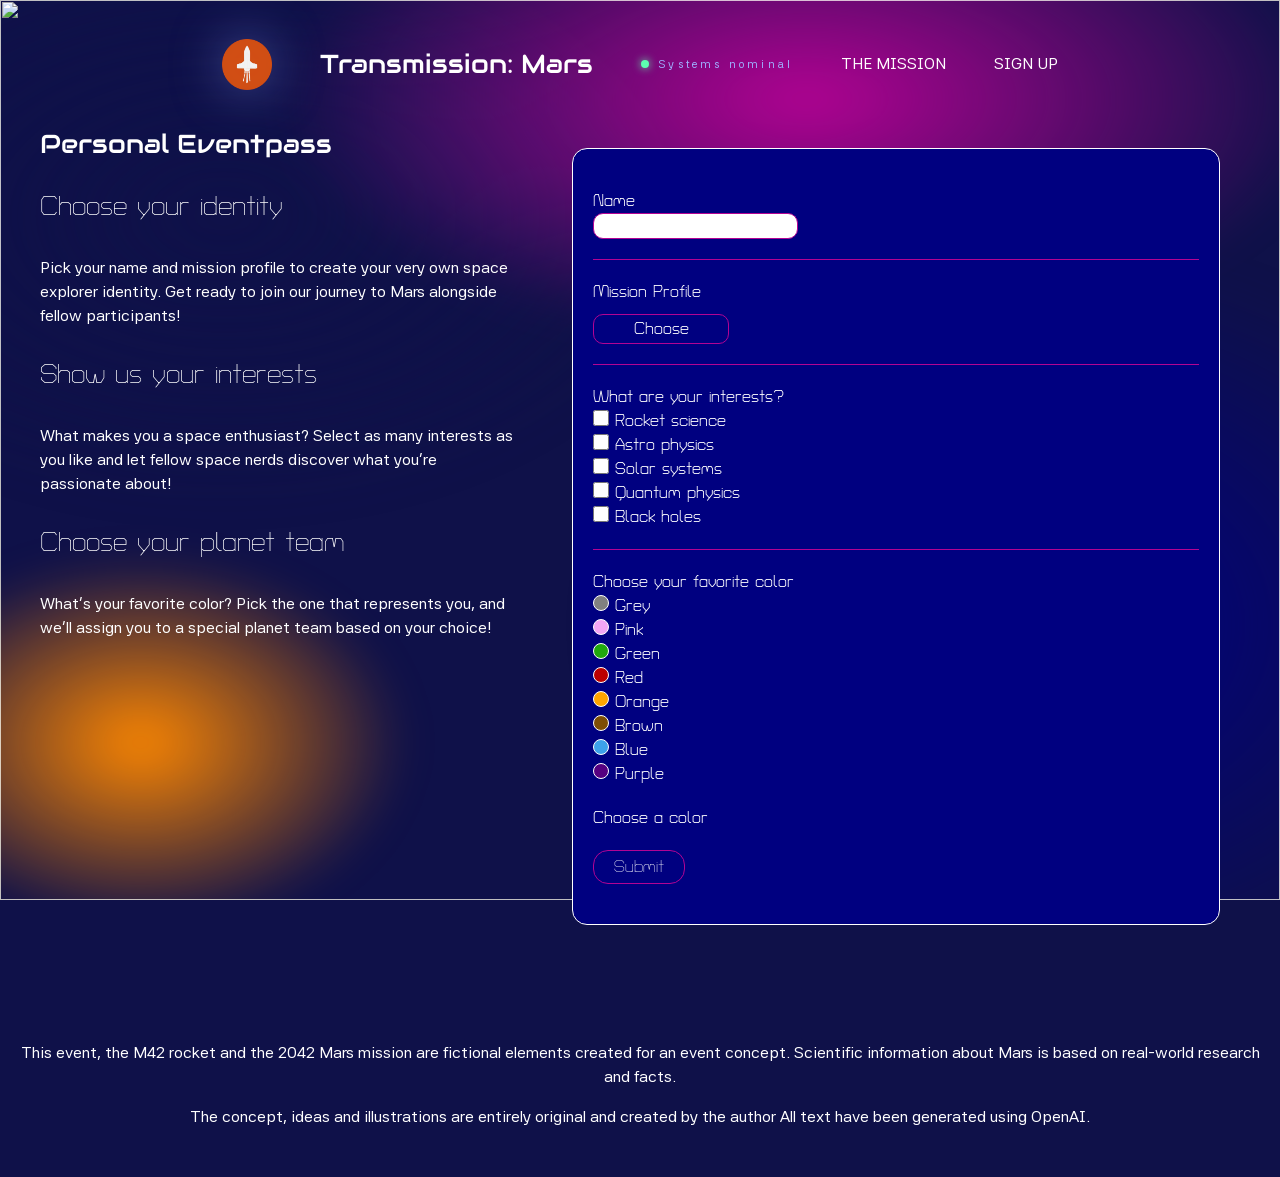
==== commit b17a79f3: "opsamling-done-morten" ====
--- a/form.html
+++ b/form.html
@@ -61,8 +61,19 @@
     <section class="form-page">
       <header class="form-intro">
         <h1>Personal Eventpass</h1>
-        <p>Create your own personalized profile to get access to exclusive content, follow big events
-          and interact with other space-nerds!</p>
+        <h2>Choose your identity</h2>
+        <p>Pick your name and mission profile to create your very own space explorer identity. Get ready to join our
+          journey to Mars alongside fellow participants!</p>
+
+        <h2>Show us your interests</h2>
+        <p>What makes you a space enthusiast? Select as many interests as you like and let fellow space nerds discover
+          what you're passionate about!</p>
+
+        <h2>Choose your planet team</h2>
+        <p>What's your favorite color? Pick the one that represents you, and we'll assign you to a special planet team
+          based on your choice!</p>
+
+
       </header>
 
       <section>
--- a/starter.css
+++ b/starter.css
@@ -51,6 +51,13 @@
 input#name {
   border-radius: 15px;
   background-color: var(--color-text);
+  border: solid 1.4px var(--color-accent);
+  color: var(--color-page);
+  border-radius: 10px;
+}
+
+input#name:hover {
+  cursor: pointer;
 }
 input:where([type="checkbox"], [type="radio"]) {
   width: 1em;
--- a/style.css
+++ b/style.css
@@ -402,7 +402,9 @@
   font-size: 3rem;
   font-style: normal;
   color: var(--color-text);
-  margin: var(--space-1);
+  /* margin: var(--space-1); */
+  margin-top: var(--space-1);
+  margin-bottom: var(--space-1);
 }
 
 h3 {
@@ -410,7 +412,7 @@
   font-weight: 600;
   font-size: 1.2rem;
   color: var(--color-text);
-  margin: var(--space-1);
+  /* margin: var(--space-1); */
 }
 
 p {
@@ -994,7 +996,14 @@
   align-content: start;
   max-width: 60ch;
 }
+
+.form-intro h2 {
+  font-size: 1.6rem;
+}
 .form-intro p {
+  font-family: "Asta Sans", sans-serif;
+  font-weight: 400;
+  font-size: 1rem;
   color: var(--color-text);
 }
 .form-group {
@@ -1027,8 +1036,18 @@
   text-align: center;
   margin-top: 10px;
 }
+
+#mission-profile:hover {
+  background-color: var(--color-accent);
+  cursor: pointer;
+}
+
 #mission-profile option {
   background-color: #000080;
+}
+
+.form-placeholder .submit:hover {
+  background-color: var(--color-accent);
 }
 
 /******************* Opsamling ********************/
@@ -1037,6 +1056,16 @@
   text-align: center;
   margin-top: 6rem;
   perspective: 1200px;
+}
+
+.pass-page h3 {
+  font-size: 0.85rem;
+  font-weight: 400;
+  letter-spacing: 0.1rem;
+  text-transform: uppercase;
+  color: var(--color-lightblue);
+  margin-bottom: 1.2rem;
+  text-align: center;
 }
 
 /** vores grunddesign for pass-stage */
@@ -1065,10 +1094,11 @@
   position: absolute;
   top: 4%;
   left: 6%;
-  max-width: 60%;
-  font-size: 1.6rem;
+  max-width: 80%;
+  font-size: 1.8rem;
   text-transform: uppercase;
   z-index: 2;
+  text-shadow: 1px 2px 4px var(--color-page);
 }
 
 .planet-output {
@@ -1087,10 +1117,10 @@
 
 @keyframes orbit {
   from {
-    transform: rotate(0deg) translateX(4px) rotate(0deg);
+    transform: rotate(0deg) translateX(8px) rotate(0deg);
   }
   to {
-    transform: rotate(360deg) translateX(4px) rotate(-360deg);
+    transform: rotate(360deg) translateX(8px) rotate(-360deg);
   }
 }
 
@@ -1104,23 +1134,21 @@
   grid-template-rows: auto 1fr; /* øverst er missionprofile og navn.. nederst er special interrests */
 }
 
-.pass-stage h2 {
-  margin: 0;
-}
-
 /*  Profil og navn: centreret øverst  */
 .mission-profile-output {
-  font-size: 1.2rem;
+  font-size: 1.6rem;
   text-align: center;
   text-transform: uppercase;
   margin: 0;
-}
-
-.name-output {
-  font-size: 1.6rem;
-  font-weight: 300;
+  z-index: 4;
+  color: var(--color-text);
+  text-shadow: 1px 2px 4px var(--color-page);
+}
+
+.pass-stage h2 {
+  margin: 0;
   text-align: center;
-  margin: 0;
+  font-size: 1.8rem;
 }
 
 /**** Intereser nederst til venstre ***/
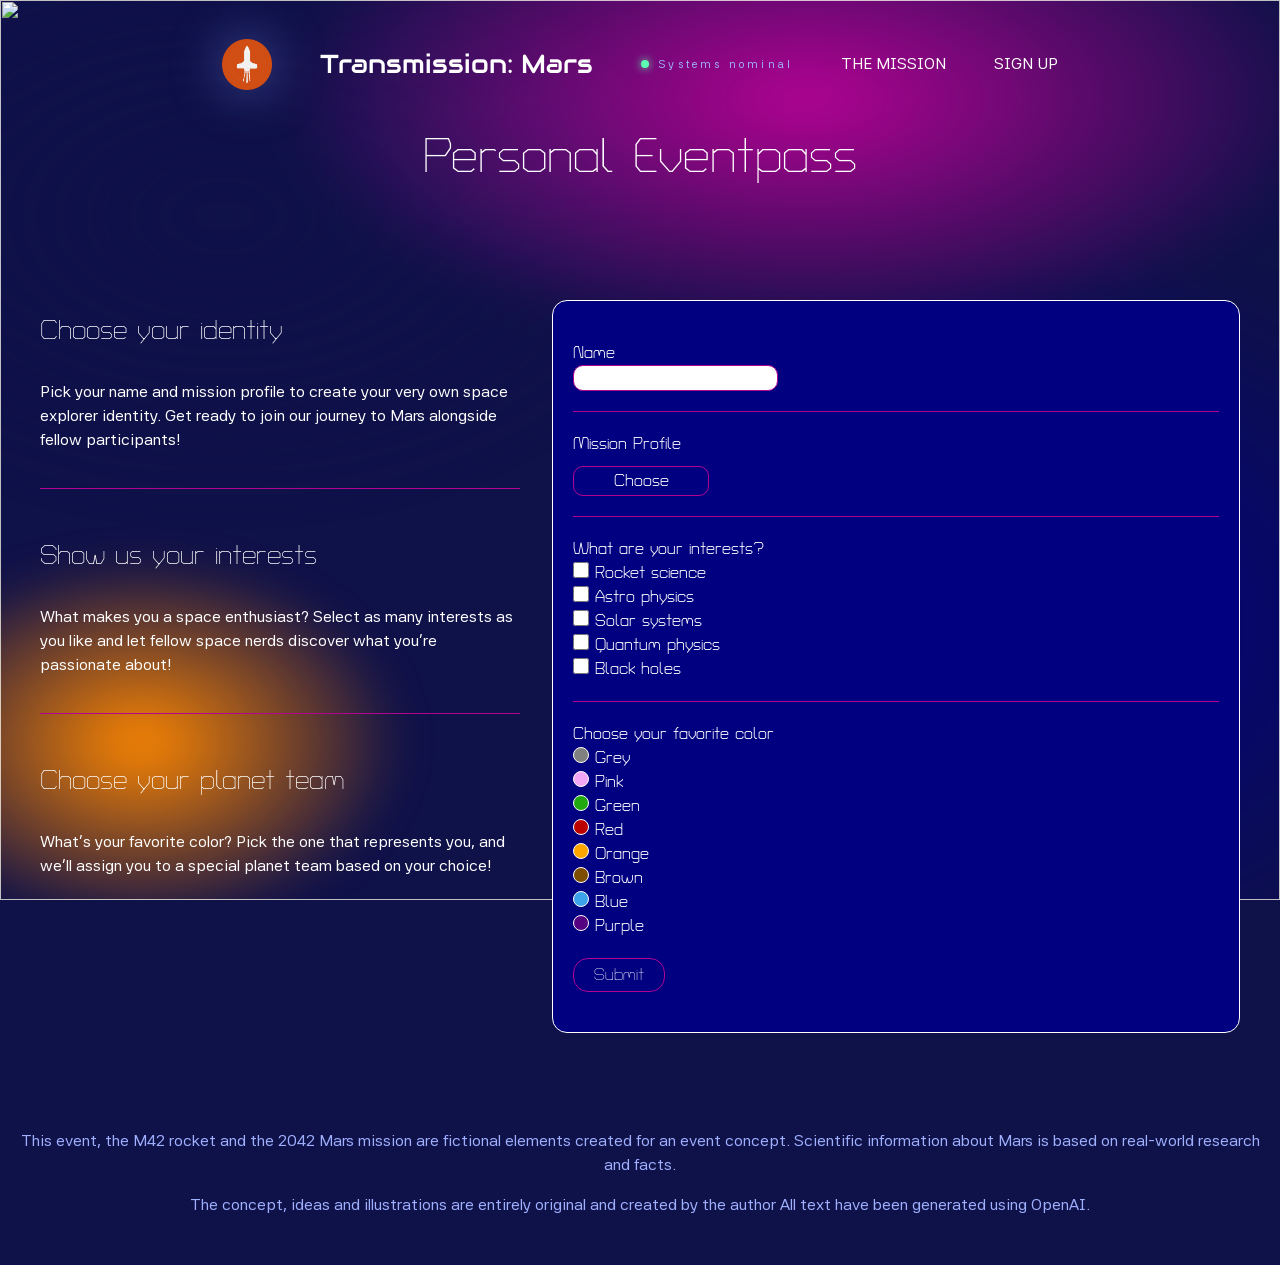
==== commit 4e34d882: "morten-site-done" ====
--- a/form.html
+++ b/form.html
@@ -57,23 +57,27 @@
     </div>
   </header>
 
+
   <main>
+
+    <h2 class="form-h2">Personal Eventpass</h2>
+
     <section class="form-page">
       <header class="form-intro">
-        <h1>Personal Eventpass</h1>
         <h2>Choose your identity</h2>
         <p>Pick your name and mission profile to create your very own space explorer identity. Get ready to join our
           journey to Mars alongside fellow participants!</p>
+
+        <hr>
 
         <h2>Show us your interests</h2>
         <p>What makes you a space enthusiast? Select as many interests as you like and let fellow space nerds discover
           what you're passionate about!</p>
 
+        <hr>
         <h2>Choose your planet team</h2>
         <p>What's your favorite color? Pick the one that represents you, and we'll assign you to a special planet team
           based on your choice!</p>
-
-
       </header>
 
       <section>
@@ -81,7 +85,7 @@
         <form class="form-placeholder" action="./opsamling.html">
           <div class="form-group">
             <label for="name">Name</label>
-            <input type="text" id="name" name="name">
+            <input type="text" id="name" name="name" required>
           </div>
           <hr>
           <!-- Indsæt Mission profile dropdown-menu: SELECT -->
@@ -164,13 +168,6 @@
           </div>
 
           <div class="form-group">
-            <fieldset class="radiocolors">
-              <!-- legend og radioknapper -->
-            </fieldset>
-            <p class="error-message" id="color-error">Choose a color</p>
-          </div>
-
-          <div class="form-group">
             <button class="submit" type="submit">Submit </button>
           </div>
 
--- a/style.css
+++ b/style.css
@@ -115,9 +115,12 @@
   display: grid;
   justify-content: center;
   gap: var(--space-1);
-  color: var(--color-text);
   font-size: 0.8rem;
   text-align: center;
+}
+
+.footer-content p {
+  color: var(--color-lightblue);
 }
 
 /******************* Navigation *******************/
@@ -569,6 +572,7 @@
   border-radius: 999px;
   padding: 0.5em 1.5em;
   box-shadow: 0 0 120px var(--color-muted);
+  margin-top: 1rem;
 }
 
 .article-section .btn:hover {
@@ -837,6 +841,7 @@
     0 0 120px rgba(120, 140, 255, 0.15);
   color: var(--color-text);
   font-size: 1rem;
+  padding-left: 5px;
 }
 
 .accordion-item:hover {
@@ -927,7 +932,7 @@
   }
   display: grid;
   gap: var(--space-2);
-  margin-top: 5rem;
+
   @media (width > 600px) {
     grid-template-columns: min(40%, 50ch) 1fr;
   }
@@ -940,7 +945,6 @@
   min-height: -webkit-fill-available;
   min-height: stretch;
   padding: 20px;
-  margin: 20px;
   font-family: "Turret Road", sans-serif;
   color: var(--color-text);
   gap: 12px;
@@ -1048,6 +1052,11 @@
 
 .form-placeholder .submit:hover {
   background-color: var(--color-accent);
+}
+
+.form-h2 {
+  text-align: center;
+  margin-top: 5rem;
 }
 
 /******************* Opsamling ********************/
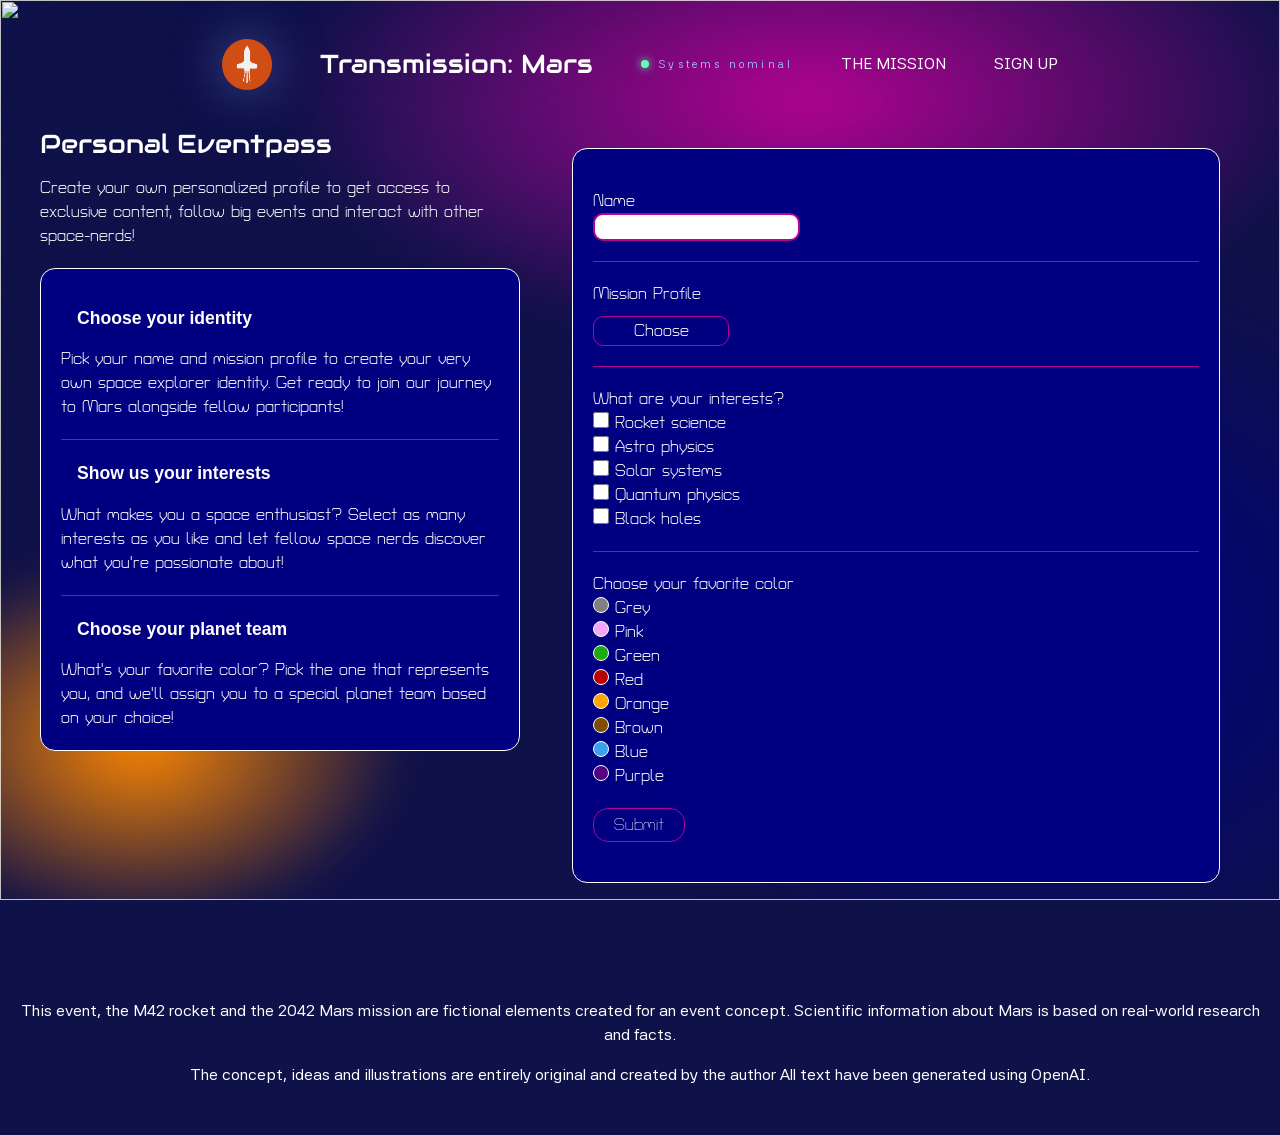
==== commit 5ccfbe13: "aya done" ====
--- a/form.html
+++ b/form.html
@@ -57,27 +57,39 @@
     </div>
   </header>
 
-
   <main>
-
-    <h2 class="form-h2">Personal Eventpass</h2>
-
     <section class="form-page">
-      <header class="form-intro">
-        <h2>Choose your identity</h2>
-        <p>Pick your name and mission profile to create your very own space explorer identity. Get ready to join our
-          journey to Mars alongside fellow participants!</p>
-
-        <hr>
-
-        <h2>Show us your interests</h2>
-        <p>What makes you a space enthusiast? Select as many interests as you like and let fellow space nerds discover
-          what you're passionate about!</p>
-
-        <hr>
-        <h2>Choose your planet team</h2>
-        <p>What's your favorite color? Pick the one that represents you, and we'll assign you to a special planet team
-          based on your choice!</p>
+      <header>
+        <div class="form-intro">
+          <h1>Personal Eventpass</h1>
+          <p>Create your own personalized profile to get access to exclusive content, follow big events
+            and interact with other space-nerds!</p>
+        </div>
+        <section class="form-placeholder2">
+          <div>
+            <div>
+              <h3>Choose your identity</h3>
+              <p>Pick your name and mission profile to create your very own space explorer identity. Get ready to join
+                our journey to
+                Mars alongside fellow participants!</p>
+            </div>
+            <hr>
+            <div>
+              <h3>Show us your interests</h3>
+              <p>What makes you a space enthusiast? Select as many interests as you like and let fellow space nerds
+                discover what you're
+                passionate about!</p>
+            </div>
+            <hr>
+            <div>
+              <h3>Choose your planet team</h3>
+              <p>What's your favorite color? Pick the one that represents you, and we'll assign you to a special planet
+                team based on
+                your choice!</p>
+            </div>
+
+        </section>
+
       </header>
 
       <section>
@@ -88,9 +100,10 @@
             <input type="text" id="name" name="name" required>
           </div>
           <hr>
-          <!-- Indsæt Mission profile dropdown-menu: SELECT -->
-
-          <label for="mission-profile">Mission Profile</label>
+          <!-- Indsæt Mission profile dropdown
+menu: SELECT -->
+
+          <label for=" mission-profile">Mission Profile</label>
           <select id="mission-profile" name="profile">
             <option value="">Choose</option>
             <option value="commander">Commander</option>
@@ -100,68 +113,67 @@
             <option value="capcom">CAPCOM</option>
           </select>
 
-          <hr> <!-- CHECKBOX, lavet som øvelse 13-->
-          <div class="form-group">
-            <fieldset>
+          <hr> <!-- CHECKBOX -->
+          <div class=" form-group">
+            <label for="interests">
               <legend>What are your interests?</legend>
-              <label for="rocket-science">
-                <input id="rocket-science" name="interest" type="checkbox" value="Rocket science">
+              <div>
+                <input type="checkbox" id="interests" name="guidelines" value="accepted">
                 Rocket science
-              </label>
-              <label for="astro-physics">
-                <input id="astro-physics" name="interest" type="checkbox" value="Astro physics">
+              </div>
+              <div>
+                <input type="checkbox" id="interests" name="guidelines" value="accepted">
                 Astro physics
-              </label>
-              <label for="solar-systems">
-                <input id="solar-systems" name="interest" type="checkbox" value="Solar systems">
+              </div>
+              <div>
+                <input type="checkbox" id="interests" name="guidelines" value="accepted">
                 Solar systems
-              </label>
-              <label for="quantum-physics">
-                <input id="quantum-physics" name="interest" type="checkbox" value="Quantum physics">
+              </div>
+              <div>
+                <input type="checkbox" id="interests" name="guidelines" value="accepted">
                 Quantum physics
-              </label>
-              <label for="black-holes">
-                <input id="black-holes" name="interest" type="checkbox" value="Black holes">
+              </div>
+              <div>
+                <input type="checkbox" id="interests" name="guidelines" value="accepted">
                 Black holes
-              </label>
-            </fieldset>
+              </div>
+            </label>
           </div>
           <hr>
-
           <!-- Radio FARVER -->
           <div class=" form-group">
             <fieldset class="radiocolors">
               <legend>Choose your favorite color</legend>
               <label for="grey">
-                <input type="radio" id="grey" name="color" value="grey" required>
+                <input type="radio" id="grey" name="color" value="grey">
                 Grey
               </label>
               <label for="pink">
-                <input type="radio" id="pink" name="color" value="pink" required>
+                <input type="radio" id="pink" name="color" value="pink">
                 Pink
               </label>
               <label for="green">
-                <input type="radio" id="green" name="color" value="green" required>
+                <input type="radio" id="green" name="color" value="green">
                 Green
               </label>
               <label for="red">
-                <input type="radio" id="red" name="color" value="red" required>
+                <input type="radio" id="red" name="color" value="red">
                 Red
               </label>
               <label for="orange">
-                <input type="radio" id="orange" name="color" value="orange" required>
+                <input type="radio" id="orange" name="color" value="orange">
                 Orange
               </label>
               <label for="brown">
-                <input type="radio" id="brown" name="color" value="brown" required>
+                <input type="radio" id="brown" name="color" value="brown">
                 Brown
               </label>
               <label for="blue">
-                <input type="radio" id="blue" name="color" value="blue" required>
+                <input type="radio" id="blue" name="color" value="blue">
                 Blue
               </label>
               <label for="purple">
-                <input type="radio" id="purple" name="color" value="purple" required>
+                <input type="radio" id="purple" name="color" value="purple">
                 Purple
               </label>
             </fieldset>
--- a/style.css
+++ b/style.css
@@ -1,8 +1,3 @@
-/******************* Global transition *******************/
-@view-transition {
-  navigation: auto;
-}
-
 /******************* Variabler *******************/
 html {
   --color-page: #0f1149;
@@ -115,12 +110,9 @@
   display: grid;
   justify-content: center;
   gap: var(--space-1);
+  color: var(--color-text);
   font-size: 0.8rem;
   text-align: center;
-}
-
-.footer-content p {
-  color: var(--color-lightblue);
 }
 
 /******************* Navigation *******************/
@@ -405,9 +397,7 @@
   font-size: 3rem;
   font-style: normal;
   color: var(--color-text);
-  /* margin: var(--space-1); */
-  margin-top: var(--space-1);
-  margin-bottom: var(--space-1);
+  margin: var(--space-1);
 }
 
 h3 {
@@ -415,7 +405,7 @@
   font-weight: 600;
   font-size: 1.2rem;
   color: var(--color-text);
-  /* margin: var(--space-1); */
+  margin: var(--space-1);
 }
 
 p {
@@ -572,7 +562,6 @@
   border-radius: 999px;
   padding: 0.5em 1.5em;
   box-shadow: 0 0 120px var(--color-muted);
-  margin-top: 1rem;
 }
 
 .article-section .btn:hover {
@@ -841,7 +830,6 @@
     0 0 120px rgba(120, 140, 255, 0.15);
   color: var(--color-text);
   font-size: 1rem;
-  padding-left: 5px;
 }
 
 .accordion-item:hover {
@@ -921,6 +909,10 @@
 
 /** radio buttons **/
 
+#yellow-mercury {
+  accent-color: #ffd600; /* Gul */
+}
+
 /******************* FORM - Aya *******************/
 
 .form-page {
@@ -932,10 +924,11 @@
   }
   display: grid;
   gap: var(--space-2);
-
+  margin-top: 5rem;
   @media (width > 600px) {
     grid-template-columns: min(40%, 50ch) 1fr;
   }
+  cursor: url(./img/pil/pil.png), auto;
 }
 .form-placeholder {
   background: var(--color-border);
@@ -945,15 +938,19 @@
   min-height: -webkit-fill-available;
   min-height: stretch;
   padding: 20px;
+  margin: 20px;
   font-family: "Turret Road", sans-serif;
   color: var(--color-text);
   gap: 12px;
+
   @media (width < 600px) {
   }
   label,
   legend {
     color: var(--color-text);
     font-family: "Turret Road", sans-serif;
+
+    cursor: url(./img/pil/pil.png), auto;
   }
 }
 /* farver */
@@ -967,6 +964,17 @@
   border: 1px solid var(--color-text);
   border-radius: 99px;
 }
+
+input#name {
+  border: solid 2px;
+  border-color: var(--color-accent);
+  border-radius: 10px;
+}
+
+input[type="radio"]:hover {
+  cursor: pointer;
+}
+
 #grey {
   background: grey;
 }
@@ -1000,14 +1008,7 @@
   align-content: start;
   max-width: 60ch;
 }
-
-.form-intro h2 {
-  font-size: 1.6rem;
-}
 .form-intro p {
-  font-family: "Asta Sans", sans-serif;
-  font-weight: 400;
-  font-size: 1rem;
   color: var(--color-text);
 }
 .form-group {
@@ -1015,10 +1016,11 @@
   margin-bottom: 20px;
   gap: 20px;
 }
+
 hr {
   margin-block: 20px;
   border: 0;
-  border-top: 1.5px solid var(--color-accent);
+  border-top: 1.2px solid var(--color-accent);
 }
 .submit {
   padding: 4px;
@@ -1031,6 +1033,10 @@
 fieldset {
   border: none;
 }
+input[type="checkbox" i]:hover {
+  cursor: pointer;
+}
+
 #mission-profile {
   appearance: none;
   border-radius: 10px;
@@ -1039,188 +1045,159 @@
   border-color: var(--color-accent);
   text-align: center;
   margin-top: 10px;
-}
-
-#mission-profile:hover {
-  background-color: var(--color-accent);
-  cursor: pointer;
+
+  cursor: url(./img/pil/pil.png), auto;
 }
 
 #mission-profile option {
   background-color: #000080;
-}
-
-.form-placeholder .submit:hover {
-  background-color: var(--color-accent);
-}
-
-.form-h2 {
+
+  p {
+    font-family: "Asta Sans", sans-serif;
+  }
+}
+
+#mission-profile:hover {
+  cursor: pointer;
+}
+
+.form-placeholder2 {
+  background: var(--color-border);
+  border: 1px solid var(--color-border);
+  border-radius: 15px;
+  border-color: var(--color-text);
+
+  padding: 20px;
+  margin-top: 20px;
+
+  color: var(--color-text);
+  gap: 12px;
+
+  @media (width < 600px) {
+    cursor: url(./img/pil/pil.png), auto;
+  }
+
+  h3 {
+    font-family: "Turret Road", sans-serif;
+    font-size: 1.1rem;
+  }
+}
+
+/************* Opsamling ***************/
+
+.pass-page {
+  width: 75vw;
+  min-height: 50vh;
+  border: 1px solid var(--color-lightblue);
+  border-radius: 20px;
+  background: var(--colour-gradient);
+  box-shadow: 0 0 120px var(--color-muted);
+  display: grid;
+  grid-template-columns: 1fr 1.4fr;
+  gap: 2rem;
+  margin-top: 10rem;
+}
+
+.pass-stage * {
+  box-sizing: border-box;
+}
+.pass-stage {
+  width: 34vw;
+  min-height: 80vh;
+  border: 1px solid;
+  border-radius: 20px;
+  background-image: linear-gradient(to top, #ba28bf, #f7bcf9);
+  box-shadow: 0 0 120px var(--color-muted);
+}
+
+.pass-stage[data-color="red"] {
+  background-image: linear-gradient(to top, #831f10, #ff2929);
+}
+.pass-stage[data-color="green"] {
+  background-image: linear-gradient(to top, #32d4d4, #074949);
+}
+
+.planetcrew-overskrift {
   text-align: center;
-  margin-top: 5rem;
-}
-
-/******************* Opsamling ********************/
-
-.pass-page h2 {
+  font-family: "Audiowide", sans-serif;
+  font-size: 30px;
+  margin-bottom: -22px;
+  margin-top: 40px;
+}
+
+.venus {
+  width: 130px;
+  float: right;
+  margin-right: 10px;
+}
+
+.event-pass {
+  border: 3px dashed;
+  border-radius: 20px;
+  width: 27vw;
+  height: 60vh;
+  margin-left: 46px;
+  margin-top: 55px;
+}
+
+.event-pass h2 {
+  margin-top: 30px;
+  font-family: "Audiowide", sans-serif;
+  font-size: 2.2rem;
   text-align: center;
-  margin-top: 6rem;
-  perspective: 1200px;
-}
-
-.pass-page h3 {
-  font-size: 0.85rem;
-  font-weight: 400;
-  letter-spacing: 0.1rem;
-  text-transform: uppercase;
-  color: var(--color-lightblue);
-  margin-bottom: 1.2rem;
+}
+
+.event-pass h3 {
+  font-family: "Turred Road";
+}
+
+.mission_og_navn {
+  h3 {
+    font-family: "Turret Road";
+    text-align: center;
+  }
+}
+.event-pass img.stjerner-lille {
+  width: 56px !important;
+  height: auto !important;
+  display: inline-block !important;
+  transform: translateY(-120px);
+  margin-left: 10px;
+}
+
+.event-pass img.stjerner-stor {
+  width: 100px !important;
+  height: auto !important;
+  display: inline-block !important;
+  margin-left: 200px;
+  transform: translateY(-60px);
+  position: absolute;
+}
+
+.event-pass img.raket {
+  position: absolute;
+  width: 240px !important;
+  height: auto !important;
+  transform: translateX(20px);
+  margin-top: -60px;
+}
+
+.special_interests {
   text-align: center;
-}
-
-/** vores grunddesign for pass-stage */
-.pass-stage {
-  position: relative;
-  background: linear-gradient(180deg, var(--pass-light), var(--pass-dark));
-  border-radius: 30px;
-  margin: 2rem auto 0; /** 2rem i toppen, auto centrere indholdet, 0 margin i bund **/
-  min-height: 60vh;
-  width: min(90%, 500px);
-  aspect-ratio: 3 / 4;
-  padding: 1.5rem;
-  display: grid;
-  box-shadow: 50px 40px 80px rgba(89, 89, 89, 0.698);
-  transform: rotateY(-15deg) rotateX(5deg) rotate(-2deg);
-  transition: transform 0.5s ease;
-}
-
-/**** pass stage sætter sig i "lige position" når man køre cursor ind over" ******/
-.pass-stage:hover {
-  transform: rotateY(0deg) rotateX(0deg) rotate(0deg);
-}
-
-/*  Titlen og planet ligger oven på kortet */
-.group-output {
-  position: absolute;
-  top: 4%;
-  left: 6%;
-  max-width: 80%;
-  font-size: 1.8rem;
-  text-transform: uppercase;
-  z-index: 2;
-  text-shadow: 1px 2px 4px var(--color-page);
-}
-
-.planet-output {
-  position: absolute;
-  top: 8%;
-  right: -8%;
-  width: 45%;
-  height: auto;
-  z-index: 2;
-}
-
-.planet-output {
-  animation: orbit 10s linear infinite;
-  filter: drop-shadow(0 0 25px var(--pass-light));
-}
-
-@keyframes orbit {
-  from {
-    transform: rotate(0deg) translateX(8px) rotate(0deg);
-  }
-  to {
-    transform: rotate(360deg) translateX(8px) rotate(-360deg);
-  }
-}
-
-/*  pink-stiplede ramme ***/
-.pass-stage-content {
-  border: 3px dashed var(--color-accent);
-  border-radius: 30px;
-  margin-top: 18%; /* gør plads til titel og planet over rammen. TAK CHAT */
-  padding: 2rem 1.5rem;
-  display: grid;
-  grid-template-rows: auto 1fr; /* øverst er missionprofile og navn.. nederst er special interrests */
-}
-
-/*  Profil og navn: centreret øverst  */
-.mission-profile-output {
-  font-size: 1.6rem;
+  h2 {
+    font-size: 1.5rem;
+    font-family: "Turret Road";
+    font-weight: 500;
+    margin-top: 100px;
+  }
+  p {
+    font-size: 1.2rem;
+    font-family: "Turret Road";
+  }
+}
+
+.name-output {
+  z-index: 100;
+  font-family: "Turret Road";
   text-align: center;
-  text-transform: uppercase;
-  margin: 0;
-  z-index: 4;
-  color: var(--color-text);
-  text-shadow: 1px 2px 4px var(--color-page);
-}
-
-.pass-stage h2 {
-  margin: 0;
-  text-align: center;
-  font-size: 1.8rem;
-}
-
-/**** Intereser nederst til venstre ***/
-.interests-block {
-  align-self: end; /* skubber blokken ned i bunden af rammen */
-  justify-self: start;
-}
-
-.interests-block h1 {
-  font-size: 1.1rem;
-  margin: 0 0 0.5rem;
-}
-
-.interests-block h2 {
-  font-size: 1rem;
-  font-weight: 300;
-  margin: 0;
-  text-align: start;
-}
-
-.pass-stage[data-color="grey"] {
-  --pass-light: #e5e5e5;
-  --pass-dark: #272727;
-}
-.pass-stage[data-color="pink"] {
-  --pass-light: #ff9ee9;
-  --pass-dark: #ba28bf;
-}
-.pass-stage[data-color="green"] {
-  --pass-light: #75de5e;
-  --pass-dark: #193700;
-}
-.pass-stage[data-color="red"] {
-  --pass-light: #ff2929;
-  --pass-dark: #831f10;
-}
-.pass-stage[data-color="orange"] {
-  --pass-light: #e98d04;
-  --pass-dark: #a72714;
-}
-.pass-stage[data-color="brown"] {
-  --pass-light: #b6694d;
-  --pass-dark: #4a270d;
-}
-.pass-stage[data-color="blue"] {
-  --pass-light: #0000b9;
-  --pass-dark: #000042;
-}
-.pass-stage[data-color="purple"] {
-  --pass-light: #922bff;
-  --pass-dark: #280b46;
-}
-
-.planet-output {
-  position: absolute;
-  top: 8%;
-  right: -8%;
-  width: 45%;
-  height: auto;
-}
-
-.group-output {
-  position: absolute;
-  top: 4%;
-  left: 6%;
-}
+}
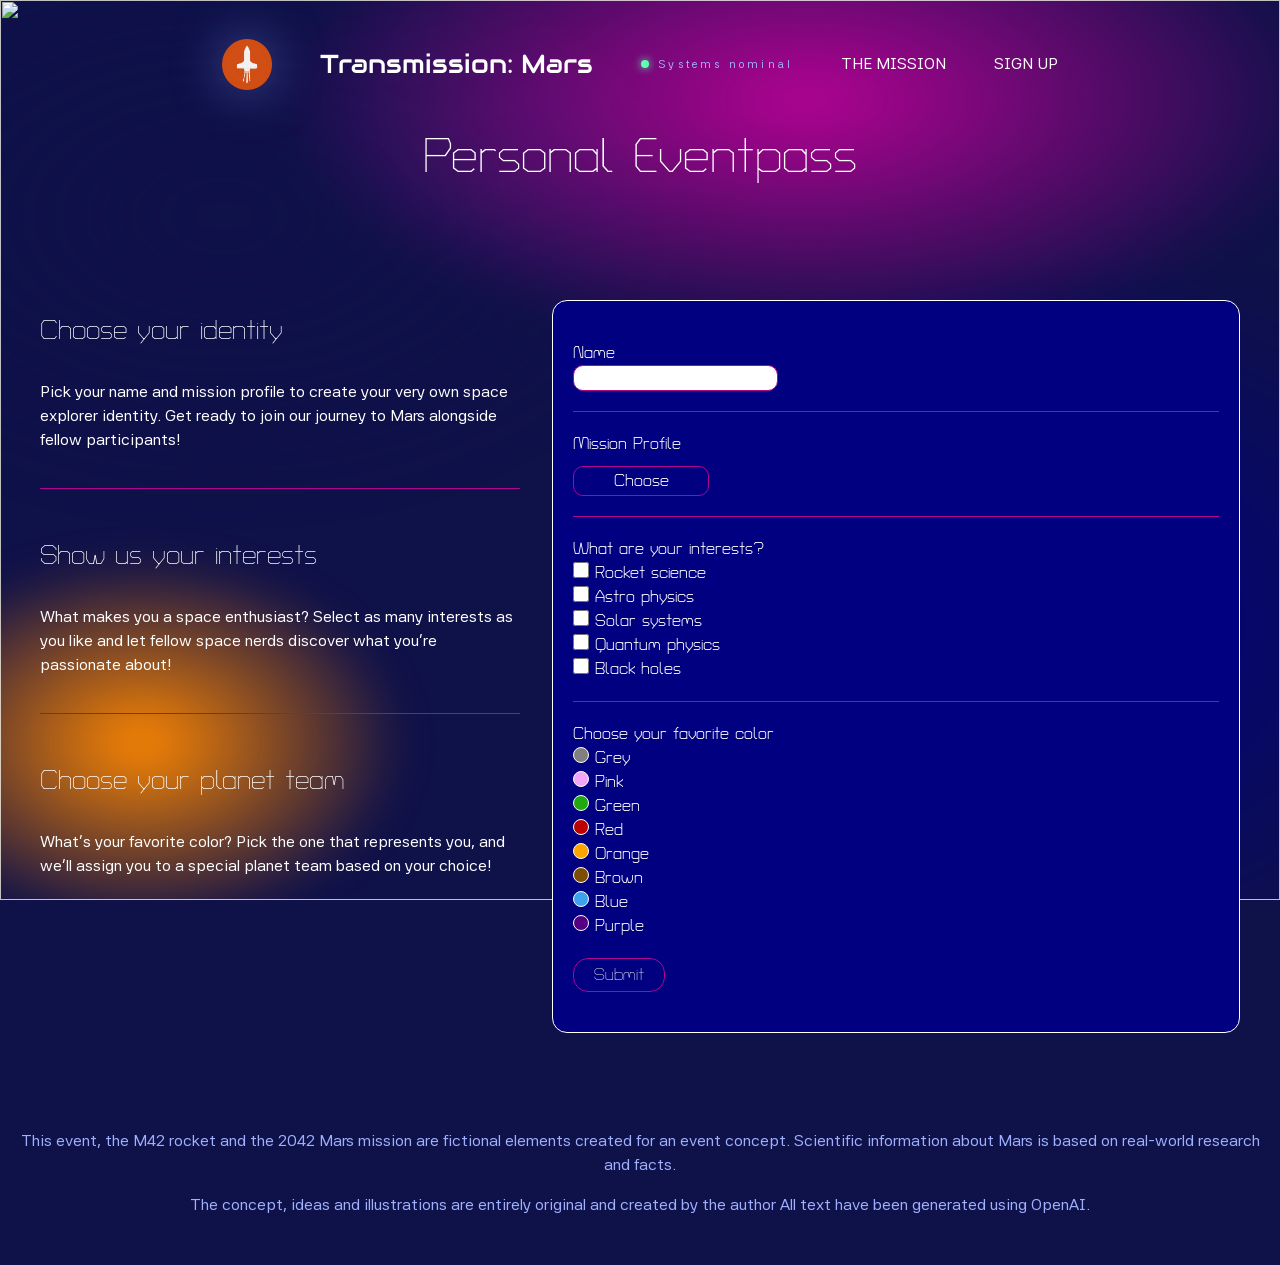
==== commit 85f1e25f: "Merge pull request #4 from Ayakanafani:morten-form-opsamling Morten form opsamling" ====
--- a/form.html
+++ b/form.html
@@ -57,39 +57,27 @@
     </div>
   </header>
 
+
   <main>
+
+    <h2 class="form-h2">Personal Eventpass</h2>
+
     <section class="form-page">
-      <header>
-        <div class="form-intro">
-          <h1>Personal Eventpass</h1>
-          <p>Create your own personalized profile to get access to exclusive content, follow big events
-            and interact with other space-nerds!</p>
-        </div>
-        <section class="form-placeholder2">
-          <div>
-            <div>
-              <h3>Choose your identity</h3>
-              <p>Pick your name and mission profile to create your very own space explorer identity. Get ready to join
-                our journey to
-                Mars alongside fellow participants!</p>
-            </div>
-            <hr>
-            <div>
-              <h3>Show us your interests</h3>
-              <p>What makes you a space enthusiast? Select as many interests as you like and let fellow space nerds
-                discover what you're
-                passionate about!</p>
-            </div>
-            <hr>
-            <div>
-              <h3>Choose your planet team</h3>
-              <p>What's your favorite color? Pick the one that represents you, and we'll assign you to a special planet
-                team based on
-                your choice!</p>
-            </div>
+      <header class="form-intro">
+        <h2>Choose your identity</h2>
+        <p>Pick your name and mission profile to create your very own space explorer identity. Get ready to join our
+          journey to Mars alongside fellow participants!</p>
 
-        </section>
+        <hr>
 
+        <h2>Show us your interests</h2>
+        <p>What makes you a space enthusiast? Select as many interests as you like and let fellow space nerds discover
+          what you're passionate about!</p>
+
+        <hr>
+        <h2>Choose your planet team</h2>
+        <p>What's your favorite color? Pick the one that represents you, and we'll assign you to a special planet team
+          based on your choice!</p>
       </header>
 
       <section>
@@ -100,10 +88,9 @@
             <input type="text" id="name" name="name" required>
           </div>
           <hr>
-          <!-- Indsæt Mission profile dropdown
-menu: SELECT -->
+          <!-- Indsæt Mission profile dropdown-menu: SELECT -->
 
-          <label for=" mission-profile">Mission Profile</label>
+          <label for="mission-profile">Mission Profile</label>
           <select id="mission-profile" name="profile">
             <option value="">Choose</option>
             <option value="commander">Commander</option>
@@ -113,67 +100,68 @@
             <option value="capcom">CAPCOM</option>
           </select>
 
-          <hr> <!-- CHECKBOX -->
-          <div class=" form-group">
-            <label for="interests">
+          <hr> <!-- CHECKBOX, lavet som øvelse 13-->
+          <div class="form-group">
+            <fieldset>
               <legend>What are your interests?</legend>
-              <div>
-                <input type="checkbox" id="interests" name="guidelines" value="accepted">
+              <label for="rocket-science">
+                <input id="rocket-science" name="interest" type="checkbox" value="Rocket science">
                 Rocket science
-              </div>
-              <div>
-                <input type="checkbox" id="interests" name="guidelines" value="accepted">
+              </label>
+              <label for="astro-physics">
+                <input id="astro-physics" name="interest" type="checkbox" value="Astro physics">
                 Astro physics
-              </div>
-              <div>
-                <input type="checkbox" id="interests" name="guidelines" value="accepted">
+              </label>
+              <label for="solar-systems">
+                <input id="solar-systems" name="interest" type="checkbox" value="Solar systems">
                 Solar systems
-              </div>
-              <div>
-                <input type="checkbox" id="interests" name="guidelines" value="accepted">
+              </label>
+              <label for="quantum-physics">
+                <input id="quantum-physics" name="interest" type="checkbox" value="Quantum physics">
                 Quantum physics
-              </div>
-              <div>
-                <input type="checkbox" id="interests" name="guidelines" value="accepted">
+              </label>
+              <label for="black-holes">
+                <input id="black-holes" name="interest" type="checkbox" value="Black holes">
                 Black holes
-              </div>
-            </label>
+              </label>
+            </fieldset>
           </div>
           <hr>
+
           <!-- Radio FARVER -->
           <div class=" form-group">
             <fieldset class="radiocolors">
               <legend>Choose your favorite color</legend>
               <label for="grey">
-                <input type="radio" id="grey" name="color" value="grey">
+                <input type="radio" id="grey" name="color" value="grey" required>
                 Grey
               </label>
               <label for="pink">
-                <input type="radio" id="pink" name="color" value="pink">
+                <input type="radio" id="pink" name="color" value="pink" required>
                 Pink
               </label>
               <label for="green">
-                <input type="radio" id="green" name="color" value="green">
+                <input type="radio" id="green" name="color" value="green" required>
                 Green
               </label>
               <label for="red">
-                <input type="radio" id="red" name="color" value="red">
+                <input type="radio" id="red" name="color" value="red" required>
                 Red
               </label>
               <label for="orange">
-                <input type="radio" id="orange" name="color" value="orange">
+                <input type="radio" id="orange" name="color" value="orange" required>
                 Orange
               </label>
               <label for="brown">
-                <input type="radio" id="brown" name="color" value="brown">
+                <input type="radio" id="brown" name="color" value="brown" required>
                 Brown
               </label>
               <label for="blue">
-                <input type="radio" id="blue" name="color" value="blue">
+                <input type="radio" id="blue" name="color" value="blue" required>
                 Blue
               </label>
               <label for="purple">
-                <input type="radio" id="purple" name="color" value="purple">
+                <input type="radio" id="purple" name="color" value="purple" required>
                 Purple
               </label>
             </fieldset>
--- a/style.css
+++ b/style.css
@@ -1,3 +1,8 @@
+/******************* Global transition *******************/
+@view-transition {
+  navigation: auto;
+}
+
 /******************* Variabler *******************/
 html {
   --color-page: #0f1149;
@@ -110,9 +115,12 @@
   display: grid;
   justify-content: center;
   gap: var(--space-1);
-  color: var(--color-text);
   font-size: 0.8rem;
   text-align: center;
+}
+
+.footer-content p {
+  color: var(--color-lightblue);
 }
 
 /******************* Navigation *******************/
@@ -397,7 +405,9 @@
   font-size: 3rem;
   font-style: normal;
   color: var(--color-text);
-  margin: var(--space-1);
+  /* margin: var(--space-1); */
+  margin-top: var(--space-1);
+  margin-bottom: var(--space-1);
 }
 
 h3 {
@@ -405,7 +415,7 @@
   font-weight: 600;
   font-size: 1.2rem;
   color: var(--color-text);
-  margin: var(--space-1);
+  /* margin: var(--space-1); */
 }
 
 p {
@@ -562,6 +572,7 @@
   border-radius: 999px;
   padding: 0.5em 1.5em;
   box-shadow: 0 0 120px var(--color-muted);
+  margin-top: 1rem;
 }
 
 .article-section .btn:hover {
@@ -830,6 +841,7 @@
     0 0 120px rgba(120, 140, 255, 0.15);
   color: var(--color-text);
   font-size: 1rem;
+  padding-left: 5px;
 }
 
 .accordion-item:hover {
@@ -909,10 +921,6 @@
 
 /** radio buttons **/
 
-#yellow-mercury {
-  accent-color: #ffd600; /* Gul */
-}
-
 /******************* FORM - Aya *******************/
 
 .form-page {
@@ -924,11 +932,10 @@
   }
   display: grid;
   gap: var(--space-2);
-  margin-top: 5rem;
+
   @media (width > 600px) {
     grid-template-columns: min(40%, 50ch) 1fr;
   }
-  cursor: url(./img/pil/pil.png), auto;
 }
 .form-placeholder {
   background: var(--color-border);
@@ -938,19 +945,15 @@
   min-height: -webkit-fill-available;
   min-height: stretch;
   padding: 20px;
-  margin: 20px;
   font-family: "Turret Road", sans-serif;
   color: var(--color-text);
   gap: 12px;
-
   @media (width < 600px) {
   }
   label,
   legend {
     color: var(--color-text);
     font-family: "Turret Road", sans-serif;
-
-    cursor: url(./img/pil/pil.png), auto;
   }
 }
 /* farver */
@@ -964,17 +967,6 @@
   border: 1px solid var(--color-text);
   border-radius: 99px;
 }
-
-input#name {
-  border: solid 2px;
-  border-color: var(--color-accent);
-  border-radius: 10px;
-}
-
-input[type="radio"]:hover {
-  cursor: pointer;
-}
-
 #grey {
   background: grey;
 }
@@ -1008,7 +1000,14 @@
   align-content: start;
   max-width: 60ch;
 }
+
+.form-intro h2 {
+  font-size: 1.6rem;
+}
 .form-intro p {
+  font-family: "Asta Sans", sans-serif;
+  font-weight: 400;
+  font-size: 1rem;
   color: var(--color-text);
 }
 .form-group {
@@ -1016,11 +1015,10 @@
   margin-bottom: 20px;
   gap: 20px;
 }
-
 hr {
   margin-block: 20px;
   border: 0;
-  border-top: 1.2px solid var(--color-accent);
+  border-top: 1.5px solid var(--color-accent);
 }
 .submit {
   padding: 4px;
@@ -1033,10 +1031,6 @@
 fieldset {
   border: none;
 }
-input[type="checkbox" i]:hover {
-  cursor: pointer;
-}
-
 #mission-profile {
   appearance: none;
   border-radius: 10px;
@@ -1045,159 +1039,188 @@
   border-color: var(--color-accent);
   text-align: center;
   margin-top: 10px;
-
-  cursor: url(./img/pil/pil.png), auto;
+}
+
+#mission-profile:hover {
+  background-color: var(--color-accent);
+  cursor: pointer;
 }
 
 #mission-profile option {
   background-color: #000080;
-
-  p {
-    font-family: "Asta Sans", sans-serif;
-  }
-}
-
-#mission-profile:hover {
-  cursor: pointer;
-}
-
-.form-placeholder2 {
-  background: var(--color-border);
-  border: 1px solid var(--color-border);
-  border-radius: 15px;
-  border-color: var(--color-text);
-
-  padding: 20px;
-  margin-top: 20px;
-
-  color: var(--color-text);
-  gap: 12px;
-
-  @media (width < 600px) {
-    cursor: url(./img/pil/pil.png), auto;
-  }
-
-  h3 {
-    font-family: "Turret Road", sans-serif;
-    font-size: 1.1rem;
-  }
-}
-
-/************* Opsamling ***************/
-
-.pass-page {
-  width: 75vw;
-  min-height: 50vh;
-  border: 1px solid var(--color-lightblue);
-  border-radius: 20px;
-  background: var(--colour-gradient);
-  box-shadow: 0 0 120px var(--color-muted);
-  display: grid;
-  grid-template-columns: 1fr 1.4fr;
-  gap: 2rem;
-  margin-top: 10rem;
-}
-
-.pass-stage * {
-  box-sizing: border-box;
-}
+}
+
+.form-placeholder .submit:hover {
+  background-color: var(--color-accent);
+}
+
+.form-h2 {
+  text-align: center;
+  margin-top: 5rem;
+}
+
+/******************* Opsamling ********************/
+
+.pass-page h2 {
+  text-align: center;
+  margin-top: 6rem;
+  perspective: 1200px;
+}
+
+.pass-page h3 {
+  font-size: 0.85rem;
+  font-weight: 400;
+  letter-spacing: 0.1rem;
+  text-transform: uppercase;
+  color: var(--color-lightblue);
+  margin-bottom: 1.2rem;
+  text-align: center;
+}
+
+/** vores grunddesign for pass-stage */
 .pass-stage {
-  width: 34vw;
-  min-height: 80vh;
-  border: 1px solid;
-  border-radius: 20px;
-  background-image: linear-gradient(to top, #ba28bf, #f7bcf9);
-  box-shadow: 0 0 120px var(--color-muted);
-}
-
+  position: relative;
+  background: linear-gradient(180deg, var(--pass-light), var(--pass-dark));
+  border-radius: 30px;
+  margin: 2rem auto 0; /** 2rem i toppen, auto centrere indholdet, 0 margin i bund **/
+  min-height: 60vh;
+  width: min(90%, 500px);
+  aspect-ratio: 3 / 4;
+  padding: 1.5rem;
+  display: grid;
+  box-shadow: 50px 40px 80px rgba(89, 89, 89, 0.698);
+  transform: rotateY(-15deg) rotateX(5deg) rotate(-2deg);
+  transition: transform 0.5s ease;
+}
+
+/**** pass stage sætter sig i "lige position" når man køre cursor ind over" ******/
+.pass-stage:hover {
+  transform: rotateY(0deg) rotateX(0deg) rotate(0deg);
+}
+
+/*  Titlen og planet ligger oven på kortet */
+.group-output {
+  position: absolute;
+  top: 4%;
+  left: 6%;
+  max-width: 80%;
+  font-size: 1.8rem;
+  text-transform: uppercase;
+  z-index: 2;
+  text-shadow: 1px 2px 4px var(--color-page);
+}
+
+.planet-output {
+  position: absolute;
+  top: 8%;
+  right: -8%;
+  width: 45%;
+  height: auto;
+  z-index: 2;
+}
+
+.planet-output {
+  animation: orbit 10s linear infinite;
+  filter: drop-shadow(0 0 25px var(--pass-light));
+}
+
+@keyframes orbit {
+  from {
+    transform: rotate(0deg) translateX(8px) rotate(0deg);
+  }
+  to {
+    transform: rotate(360deg) translateX(8px) rotate(-360deg);
+  }
+}
+
+/*  pink-stiplede ramme ***/
+.pass-stage-content {
+  border: 3px dashed var(--color-accent);
+  border-radius: 30px;
+  margin-top: 18%; /* gør plads til titel og planet over rammen. TAK CHAT */
+  padding: 2rem 1.5rem;
+  display: grid;
+  grid-template-rows: auto 1fr; /* øverst er missionprofile og navn.. nederst er special interrests */
+}
+
+/*  Profil og navn: centreret øverst  */
+.mission-profile-output {
+  font-size: 1.6rem;
+  text-align: center;
+  text-transform: uppercase;
+  margin: 0;
+  z-index: 4;
+  color: var(--color-text);
+  text-shadow: 1px 2px 4px var(--color-page);
+}
+
+.pass-stage h2 {
+  margin: 0;
+  text-align: center;
+  font-size: 1.8rem;
+}
+
+/**** Intereser nederst til venstre ***/
+.interests-block {
+  align-self: end; /* skubber blokken ned i bunden af rammen */
+  justify-self: start;
+}
+
+.interests-block h1 {
+  font-size: 1.1rem;
+  margin: 0 0 0.5rem;
+}
+
+.interests-block h2 {
+  font-size: 1rem;
+  font-weight: 300;
+  margin: 0;
+  text-align: start;
+}
+
+.pass-stage[data-color="grey"] {
+  --pass-light: #e5e5e5;
+  --pass-dark: #272727;
+}
+.pass-stage[data-color="pink"] {
+  --pass-light: #ff9ee9;
+  --pass-dark: #ba28bf;
+}
+.pass-stage[data-color="green"] {
+  --pass-light: #75de5e;
+  --pass-dark: #193700;
+}
 .pass-stage[data-color="red"] {
-  background-image: linear-gradient(to top, #831f10, #ff2929);
-}
-.pass-stage[data-color="green"] {
-  background-image: linear-gradient(to top, #32d4d4, #074949);
-}
-
-.planetcrew-overskrift {
-  text-align: center;
-  font-family: "Audiowide", sans-serif;
-  font-size: 30px;
-  margin-bottom: -22px;
-  margin-top: 40px;
-}
-
-.venus {
-  width: 130px;
-  float: right;
-  margin-right: 10px;
-}
-
-.event-pass {
-  border: 3px dashed;
-  border-radius: 20px;
-  width: 27vw;
-  height: 60vh;
-  margin-left: 46px;
-  margin-top: 55px;
-}
-
-.event-pass h2 {
-  margin-top: 30px;
-  font-family: "Audiowide", sans-serif;
-  font-size: 2.2rem;
-  text-align: center;
-}
-
-.event-pass h3 {
-  font-family: "Turred Road";
-}
-
-.mission_og_navn {
-  h3 {
-    font-family: "Turret Road";
-    text-align: center;
-  }
-}
-.event-pass img.stjerner-lille {
-  width: 56px !important;
-  height: auto !important;
-  display: inline-block !important;
-  transform: translateY(-120px);
-  margin-left: 10px;
-}
-
-.event-pass img.stjerner-stor {
-  width: 100px !important;
-  height: auto !important;
-  display: inline-block !important;
-  margin-left: 200px;
-  transform: translateY(-60px);
+  --pass-light: #ff2929;
+  --pass-dark: #831f10;
+}
+.pass-stage[data-color="orange"] {
+  --pass-light: #e98d04;
+  --pass-dark: #a72714;
+}
+.pass-stage[data-color="brown"] {
+  --pass-light: #b6694d;
+  --pass-dark: #4a270d;
+}
+.pass-stage[data-color="blue"] {
+  --pass-light: #0000b9;
+  --pass-dark: #000042;
+}
+.pass-stage[data-color="purple"] {
+  --pass-light: #922bff;
+  --pass-dark: #280b46;
+}
+
+.planet-output {
   position: absolute;
-}
-
-.event-pass img.raket {
+  top: 8%;
+  right: -8%;
+  width: 45%;
+  height: auto;
+}
+
+.group-output {
   position: absolute;
-  width: 240px !important;
-  height: auto !important;
-  transform: translateX(20px);
-  margin-top: -60px;
-}
-
-.special_interests {
-  text-align: center;
-  h2 {
-    font-size: 1.5rem;
-    font-family: "Turret Road";
-    font-weight: 500;
-    margin-top: 100px;
-  }
-  p {
-    font-size: 1.2rem;
-    font-family: "Turret Road";
-  }
-}
-
-.name-output {
-  z-index: 100;
-  font-family: "Turret Road";
-  text-align: center;
-}
+  top: 4%;
+  left: 6%;
+}
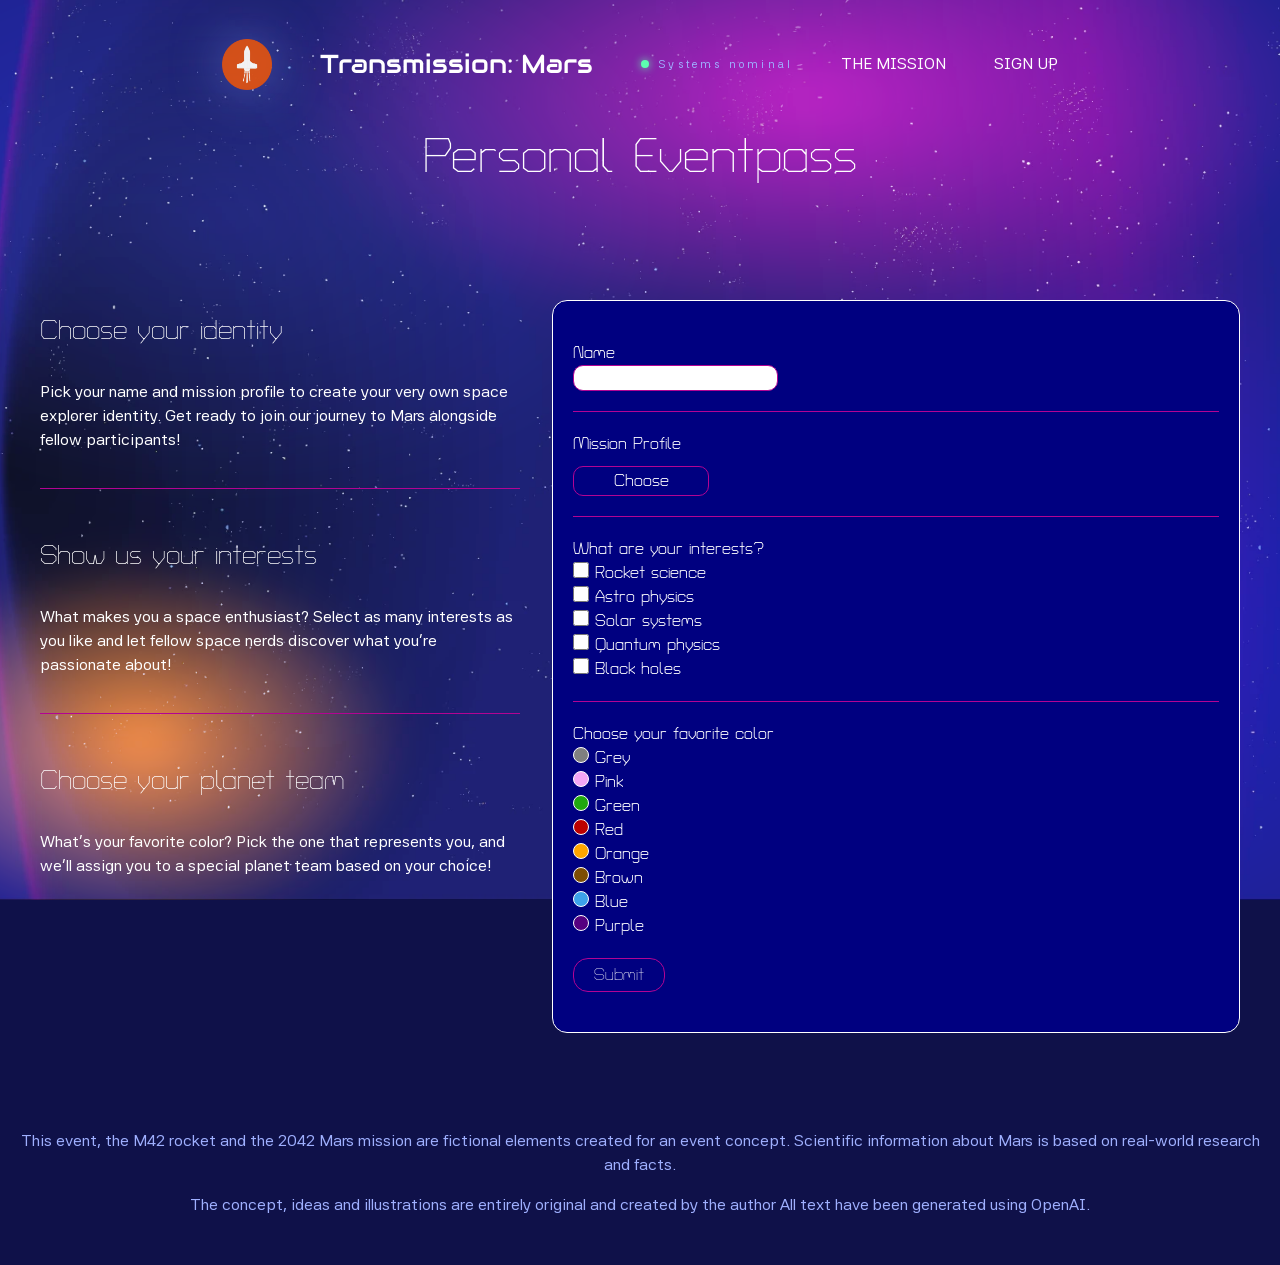
==== commit dbbd39af: "final-site" ====
--- a/form.html
+++ b/form.html
@@ -27,7 +27,7 @@
 
   <!-- Vi ligger baggrunden i hele body'en så den er konstant på hele indexet. Også når vi scroller ned. -->
   <div class="moving_background">
-    <img class="baggrund" src="./img/Stjernehimmel_index.webp" alt="">
+    <img class="baggrund" src="./img/stjernehimmel_index.webp" alt="">
     <!-- Giver to lag "tåge" over img. Der er ikke noget indhold - laget styles i css -->
     <div class="haze haze-1"></div>
     <div class="haze haze-2"></div>
